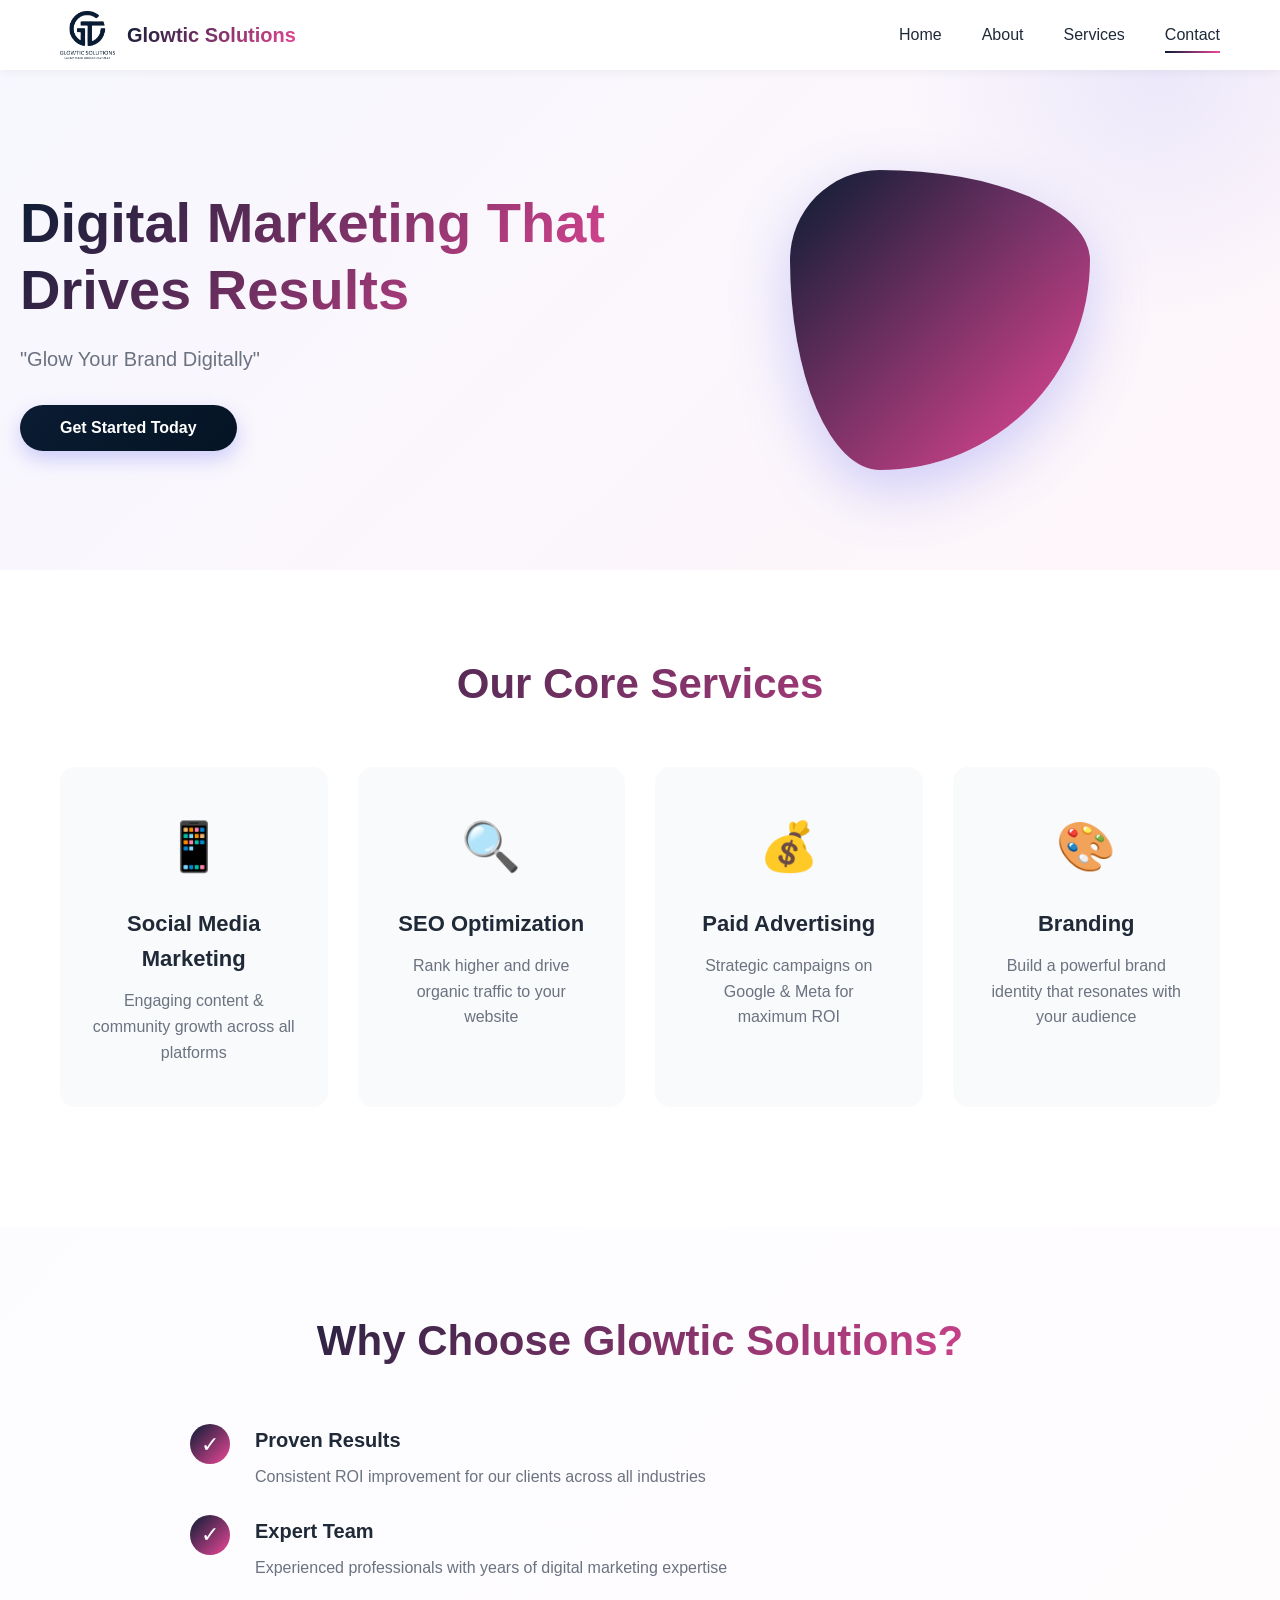
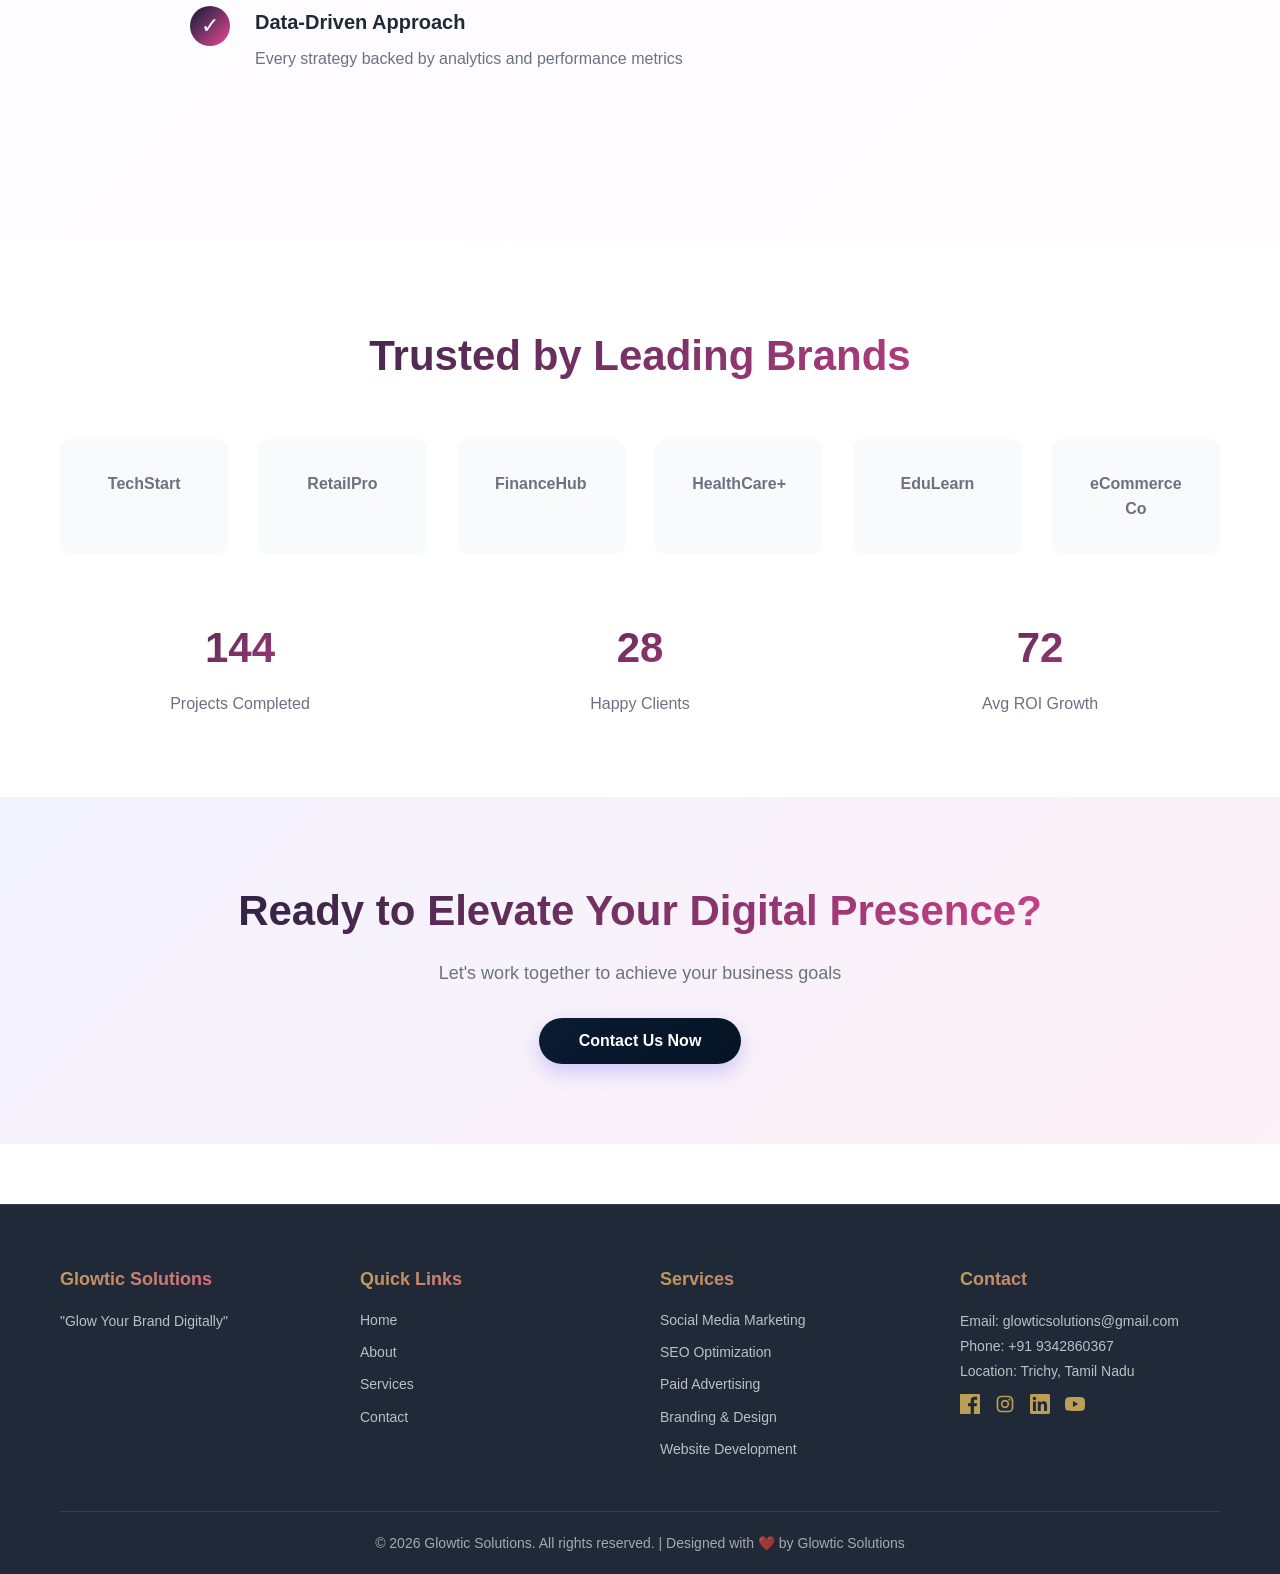
==== index.html @ 6934c28e "Add files via upload" ====
<!DOCTYPE html>
<html lang="en">
<head>
    <meta charset="UTF-8">
    <meta name="viewport" content="width=device-width, initial-scale=1.0">
    <title>Glowtic Solutions - Digital Marketing Agency</title>
    <link rel="stylesheet" href="styles.css">
    <link rel="icon" type="image/x-icon" href="GT_transpant_logo.png">
</head>
<body>
    <!-- Navigation -->
    <nav class="navbar">
        <div class="nav-container">
            <div class="logo">
                <img src="GT_transpant_logo.png" alt="Glowtic Solutions Logo" class="logo-img">
                <span class="logo-text">Glowtic Solutions</span>
            </div>
            <div class="nav-menu">
                <a href="#home" class="nav-link active">Home</a>
                <a href="#about" class="nav-link">About</a>
                <a href="#services" class="nav-link">Services</a>
                <a href="#contact" class="nav-link">Contact</a>
            </div>
            <div class="hamburger">
                <span></span>
                <span></span>
                <span></span>
            </div>
        </div>
    </nav>

    <!-- HOME PAGE -->
    <section id="home" class="page active">
        <!-- Hero Section -->
        <div class="hero">
            <div class="hero-content">
                <h1 class="hero-title">Digital Marketing That Drives Results</h1>
                <p class="hero-subtitle">"Glow Your Brand Digitally"</p>
                <button class="cta-button primary-btn" onclick="scrollToSection('#contact')">Get Started Today</button>
            </div>
            <div class="hero-image">
                <div class="animated-shape"></div>
            </div>
        </div>

        <!-- Services Preview -->
        <section class="services-preview">
            <div class="container">
                <h2 class="section-title">Our Core Services</h2>
                <div class="services-grid-preview">
                    <div class="service-card-preview">
                        <div class="service-icon">📱</div>
                        <h3>Social Media Marketing</h3>
                        <p>Engaging content & community growth across all platforms</p>
                    </div>
                    <div class="service-card-preview">
                        <div class="service-icon">🔍</div>
                        <h3>SEO Optimization</h3>
                        <p>Rank higher and drive organic traffic to your website</p>
                    </div>
                    <div class="service-card-preview">
                        <div class="service-icon">💰</div>
                        <h3>Paid Advertising</h3>
                        <p>Strategic campaigns on Google & Meta for maximum ROI</p>
                    </div>
                    <div class="service-card-preview">
                        <div class="service-icon">🎨</div>
                        <h3>Branding</h3>
                        <p>Build a powerful brand identity that resonates with your audience</p>
                    </div>
                </div>
            </div>
        </section>

        <!-- Why Choose Us -->
        <section class="why-choose-us">
            <div class="container">
                <div class="why-content">
                    <h2 class="section-title">Why Choose Glowtic Solutions?</h2>
                    <div class="why-list">
                        <div class="why-item">
                            <div class="check-icon">✓</div>
                            <div class="why-text">
                                <h4>Proven Results</h4>
                                <p>Consistent ROI improvement for our clients across all industries</p>
                            </div>
                        </div>
                        <div class="why-item">
                            <div class="check-icon">✓</div>
                            <div class="why-text">
                                <h4>Expert Team</h4>
                                <p>Experienced professionals with years of digital marketing expertise</p>
                            </div>
                        </div>
                        <div class="why-item">
                            <div class="check-icon">✓</div>
                            <div class="why-text">
                                <h4>Data-Driven Approach</h4>
                                <p>Every strategy backed by analytics and performance metrics</p>
                            </div>
                        </div>
                        <div class="why-item">
                            <div class="check-icon">✓</div>
                            <div class="why-text">
                                <h4>24/7 Support</h4>
                                <p>Always available to answer your questions and optimize campaigns</p>
                            </div>
                        </div>
                    </div>
                </div>
            </div>
        </section>

        <!-- Client Trust Section -->
        <section class="client-trust">
            <div class="container">
                <h2 class="section-title">Trusted by Leading Brands</h2>
                <div class="client-logos">
                    <div class="client-logo">TechStart</div>
                    <div class="client-logo">RetailPro</div>
                    <div class="client-logo">FinanceHub</div>
                    <div class="client-logo">HealthCare+</div>
                    <div class="client-logo">EduLearn</div>
                    <div class="client-logo">eCommerce Co</div>
                </div>
                <div class="stats">
                    <div class="stat">
                        <h3>500+</h3>
                        <p>Projects Completed</p>
                    </div>
                    <div class="stat">
                        <h3>100+</h3>
                        <p>Happy Clients</p>
                    </div>
                    <div class="stat">
                        <h3>250%</h3>
                        <p>Avg ROI Growth</p>
                    </div>
                </div>
            </div>
        </section>

        <!-- Contact CTA -->
        <section class="home-contact-cta">
            <div class="container">
                <h2>Ready to Elevate Your Digital Presence?</h2>
                <p>Let's work together to achieve your business goals</p>
                <button class="cta-button primary-btn" onclick="scrollToSection('#contact')">Contact Us Now</button>
            </div>
        </section>
    </section>

    <!-- ABOUT PAGE -->
    <section id="about" class="page">
        <div class="container about-container">
            <h1 class="page-title">About Glowtic Solutions</h1>
            <p class="page-subtitle">"Glow Your Brand Digitally"</p>
            
            <div class="about-content">
                <div class="about-section">
                    <h2>Who We Are</h2>
                    <p>Glowtic Solutions is a results-driven digital marketing agency dedicated to helping businesses grow in the digital landscape. With a team of creative strategists, designers, and data analysts, we transform brands and drive meaningful engagement with your target audience.</p>
                    <p>Founded with a passion for digital excellence, we combine cutting-edge technology with creative storytelling to deliver campaigns that convert.</p>
                </div>

                <div class="about-section">
                    <h2>Our Mission</h2>
                    <p>To empower businesses of all sizes with innovative digital marketing solutions that drive growth, increase visibility, and maximize return on investment.</p>
                </div>

                <div class="about-section">
                    <h2>Our Vision</h2>
                    <p>To be the most trusted digital marketing partner for businesses seeking sustainable growth through strategic digital innovation and authentic customer engagement.</p>
                </div>

                <div class="about-section">
                    <h2>Our Core Values</h2>
                    <div class="values-grid">
                        <div class="value-card">
                            <h3>Integrity</h3>
                            <p>We believe in transparent communication and honest reporting</p>
                        </div>
                        <div class="value-card">
                            <h3>Innovation</h3>
                            <p>Constantly evolving to stay ahead of digital marketing trends</p>
                        </div>
                        <div class="value-card">
                            <h3>Excellence</h3>
                            <p>Delivering exceptional results that exceed expectations</p>
                        </div>
                        <div class="value-card">
                            <h3>Collaboration</h3>
                            <p>Your success is our success - we work as true partners</p>
                        </div>
                    </div>
                </div>

                <div class="about-section">
                    <h2>Our Expertise</h2>
                    <p>We specialize in:</p>
                    <ul class="expertise-list">
                        <li>Social Media Marketing & Community Management</li>
                        <li>SEO & Organic Growth Strategies</li>
                        <li>Performance Advertising (Google Ads, Meta Ads)</li>
                        <li>Brand Development & Strategy</li>
                        <li>Website Development & Optimization</li>
                        <li>Content Creation & Strategy</li>
                    </ul>
                </div>
            </div>
        </div>
    </section>

    <!-- SERVICES PAGE -->
    <section id="services" class="page">
        <div class="container services-container">
            <h1 class="page-title">Our Services</h1>
            <p class="services-intro">Comprehensive digital marketing solutions tailored to your business needs</p>
            
            <div class="services-full-grid">
                <!-- SEO Service -->
                <div class="service-full-card">
                    <div class="service-header">
                        <div class="service-large-icon">🔍</div>
                        <h2>SEO Optimization</h2>
                    </div>
                    <div class="service-body">
                        <h3>Boost Your Online Visibility</h3>
                        <p>Our SEO experts ensure your website ranks high on search engines, driving quality organic traffic to your business.</p>
                        <h4>What We Offer:</h4>
                        <ul>
                            <li>Comprehensive keyword research & strategy</li>
                            <li>On-page & technical SEO optimization</li>
                            <li>Link building & authority development</li>
                            <li>Monthly performance reporting & analytics</li>
                            <li>Competitor analysis & benchmarking</li>
                        </ul>
                        <h4>Why Choose Our SEO Service:</h4>
                        <ul>
                            <li>Proven track record of page 1 rankings</li>
                            <li>Sustainable, white-hat SEO practices</li>
                            <li>Custom strategies for your industry</li>
                            <li>Transparent reporting and communication</li>
                        </ul>
                    </div>
                </div>

                <!-- Social Media Marketing Service -->
                <div class="service-full-card">
                    <div class="service-header">
                        <div class="service-large-icon">📱</div>
                        <h2>Social Media Marketing</h2>
                    </div>
                    <div class="service-body">
                        <h3>Grow Your Social Presence</h3>
                        <p>We create engaging content and build authentic communities across all major social platforms.</p>
                        <h4>What We Offer:</h4>
                        <ul>
                            <li>Social media strategy & planning</li>
                            <li>Content creation & scheduling</li>
                            <li>Community management & engagement</li>
                            <li>Influencer partnerships & collaborations</li>
                            <li>Social media advertising campaigns</li>
                        </ul>
                        <h4>Why Choose Our Social Media Service:</h4>
                        <ul>
                            <li>Expert team across all major platforms</li>
                            <li>Data-driven content strategy</li>
                            <li>Consistent brand voice & aesthetics</li>
                            <li>Engagement & follower growth guaranteed</li>
                        </ul>
                    </div>
                </div>

                <!-- Paid Advertising Service -->
                <div class="service-full-card">
                    <div class="service-header">
                        <div class="service-large-icon">💰</div>
                        <h2>Paid Advertising (PPC)</h2>
                    </div>
                    <div class="service-body">
                        <h3>Maximize Your ROI</h3>
                        <p>Strategic paid campaign management on Google Ads and Meta platforms for maximum conversion and efficiency.</p>
                        <h4>What We Offer:</h4>
                        <ul>
                            <li>Google Ads (Search, Display, Shopping)</li>
                            <li>Meta Ads (Facebook, Instagram, TikTok)</li>
                            <li>Campaign setup, optimization & management</li>
                            <li>A/B testing & continuous improvement</li>
                            <li>Detailed ROI tracking & reporting</li>
                        </ul>
                        <h4>Why Choose Our Paid Ads Service:</h4>
                        <ul>
                            <li>Certified Google & Meta ads specialists</li>
                            <li>Budget optimization for maximum ROI</li>
                            <li>Continuous monitoring & adjustment</li>
                            <li>Transparent cost analysis & performance metrics</li>
                        </ul>
                    </div>
                </div>

                <!-- Branding Service -->
                <div class="service-full-card">
                    <div class="service-header">
                        <div class="service-large-icon">🎨</div>
                        <h2>Branding & Design</h2>
                    </div>
                    <div class="service-body">
                        <h3>Build Your Brand Identity</h3>
                        <p>We help you create a distinctive brand that resonates with your audience and stands out from competitors.</p>
                        <h4>What We Offer:</h4>
                        <ul>
                            <li>Brand strategy & positioning</li>
                            <li>Logo design & brand identity</li>
                            <li>Brand guidelines & style sheets</li>
                            <li>Marketing collateral design</li>
                            <li>Social media graphics & templates</li>
                        </ul>
                        <h4>Why Choose Our Branding Service:</h4>
                        <ul>
                            <li>Award-winning creative team</li>
                            <li>Personalized brand development</li>
                            <li>Consistent professional aesthetics</li>
                            <li>Premium designs that elevate your business</li>
                        </ul>
                    </div>
                </div>

                <!-- Website Development Service -->
                <div class="service-full-card">
                    <div class="service-header">
                        <div class="service-large-icon">🌐</div>
                        <h2>Website Development</h2>
                    </div>
                    <div class="service-body">
                        <h3>Professional Web Solutions</h3>
                        <p>Custom website development with conversion optimization, ensuring your site works as hard as you do.</p>
                        <h4>What We Offer:</h4>
                        <ul>
                            <li>Responsive website design & development</li>
                            <li>E-commerce solutions</li>
                            <li>Website optimization & speed enhancement</li>
                            <li>CMS development (WordPress, etc.)</li>
                            <li>Ongoing maintenance & support</li>
                        </ul>
                        <h4>Why Choose Our Web Development Service:</h4>
                        <ul>
                            <li>Mobile-first, responsive design</li>
                            <li>SEO-optimized structure</li>
                            <li>High-performance & secure sites</li>
                            <li>User experience focused development</li>
                        </ul>
                    </div>
                </div>
            </div>

            <div class="service-cta">
                <h2>Interested in Any of Our Services?</h2>
                <p>Let's discuss how we can help grow your business</p>
                <button class="cta-button primary-btn" onclick="scrollToSection('#contact')">Schedule a Consultation</button>
            </div>
        </div>
    </section>

    <!-- CONTACT PAGE -->
    <section id="contact" class="page">
        <div class="container contact-container">
            <h1 class="page-title">Get In Touch</h1>
            <p class="contact-intro">We'd love to hear from you. Send us a message and let's start working together!</p>
            
            <div class="contact-content">
                <!-- Contact Form -->
                <div class="contact-form-section">
                    <h2>Send Us a Message</h2>
                    <form id="contactForm" class="contact-form">
                        <div class="form-group">
                            <label for="name">Your Name *</label>
                            <input type="text" id="name" name="name" required placeholder="Enter your name">
                        </div>
                        <div class="form-group">
                            <label for="email">Email Address *</label>
                            <input type="email" id="email" name="email" required placeholder="your@email.com">
                        </div>
                        <div class="form-group">
                            <label for="phone">Phone Number</label>
                            <input type="tel" id="phone" name="phone" placeholder="Your phone number">
                        </div>
                        <div class="form-group">
                            <label for="service">Service Interested In</label>
                            <select id="service" name="service">
                                <option value="">Select a service</option>
                                <option value="seo">SEO Optimization</option>
                                <option value="social">Social Media Marketing</option>
                                <option value="ads">Paid Advertising</option>
                                <option value="branding">Branding</option>
                                <option value="web">Website Development</option>
                                <option value="other">Other</option>
                            </select>
                        </div>
                        <div class="form-group">
                            <label for="message">Message *</label>
                            <textarea id="message" name="message" required placeholder="Tell us about your project..." rows="6"></textarea>
                        </div>
                        <button type="submit" class="cta-button primary-btn">Send Message</button>
                    </form>
                    <div id="formMessage" class="form-message"></div>
                </div>

                <!-- Contact Information -->
                <div class="contact-info-section">
                    <h2>Contact Information</h2>
                    
                    <div class="info-block">
                        <h3>📍 Address</h3>
                        <p>Hanifa Colony<br>Trichy - 620020<br>India</p>
                    </div>

                    <div class="info-block follow-us-block">
                        <h3>Follow Us</h3>
                        <div class="contact-follow-social">
                            <a href="https://www.facebook.com/glowtic.solutions" target="_blank" rel="noopener noreferrer" aria-label="Facebook">
                                <svg viewBox="0 0 24 24" xmlns="http://www.w3.org/2000/svg" aria-hidden="true"><path d="M22.675 0h-21.35C.595 0 0 .594 0 1.327v21.346C0 23.406.595 24 1.327 24H12.82V14.706h-3.257v-3.622h3.257V8.413c0-3.226 1.967-4.985 4.839-4.985 1.374 0 2.554.102 2.897.148v3.36l-1.989.001c-1.559 0-1.861.742-1.861 1.829v2.398h3.722l-.485 3.622h-3.237V24h6.342C23.406 24 24 23.406 24 22.673V1.327C24 .594 23.406 0 22.675 0z"/></svg>
                            </a>
                            <a href="https://www.instagram.com/glowtic_solutions?igsh=cTlsbG9wbXFubDA5" target="_blank" rel="noopener noreferrer" aria-label="Instagram">
                                <svg viewBox="0 0 24 24" fill="currentColor" xmlns="http://www.w3.org/2000/svg" aria-hidden="true"><path d="M7.8 2h8.4C19.4 2 22 4.6 22 7.8v8.4a5.8 5.8 0 0 1-5.8 5.8H7.8C4.6 22 2 19.4 2 16.2V7.8A5.8 5.8 0 0 1 7.8 2m-.2 2A3.6 3.6 0 0 0 4 7.6v8.8C4 18.39 5.61 20 7.6 20h8.8a3.6 3.6 0 0 0 3.6-3.6V7.6C20 5.61 18.39 4 16.4 4H7.6m9.65 1.5a1.25 1.25 0 0 1 1.25 1.25A1.25 1.25 0 0 1 17.25 8 1.25 1.25 0 0 1 16 6.75 1.25 1.25 0 0 1 17.25 5.5M12 7a5 5 0 0 1 5 5 5 5 0 0 1-5 5 5 5 0 0 1-5-5 5 5 0 0 1 5-5m0 2a3 3 0 0 0-3 3 3 3 0 0 0 3 3 3 3 0 0 0 3-3 3 3 0 0 0-3-3z"/></svg>
                            </a>
                            <a href="https://www.linkedin.com/company/glowtic-solutions/" target="_blank" rel="noopener noreferrer" aria-label="LinkedIn">
                                <svg viewBox="0 0 24 24" xmlns="http://www.w3.org/2000/svg" aria-hidden="true"><path d="M20.447 20.452h-3.554v-5.569c0-1.329-.024-3.041-1.852-3.041-1.853 0-2.136 1.445-2.136 2.941v5.669h-3.553V9h3.414v1.561h.049c.476-.9 1.637-1.852 3.369-1.852 3.602 0 4.267 2.37 4.267 5.456v6.287zM5.337 7.433c-1.144 0-2.069-.929-2.069-2.069 0-1.143.926-2.069 2.069-2.069 1.141 0 2.069.926 2.069 2.069 0 1.14-.928 2.069-2.069 2.069zm1.777 13.019H3.56V9h3.554v11.452zM22.225 0H1.771C.792 0 0 .774 0 1.727v20.545C0 23.226.792 24 1.771 24h20.451C23.2 24 24 23.226 24 22.273V1.727C24 .774 23.2 0 22.225 0z"/></svg>
                            </a>
                            <a href="https://www.youtube.com/@glowticsolutions" target="_blank" rel="noopener noreferrer" aria-label="YouTube">
                                <svg viewBox="0 0 24 24" xmlns="http://www.w3.org/2000/svg" aria-hidden="true"><path d="M23.498 6.186a2.988 2.988 0 0 0-2.103-2.109C19.683 3.5 12 3.5 12 3.5s-7.683 0-9.395.577A2.988 2.988 0 0 0 .502 6.186 31.956 31.956 0 0 0 0 12a31.956 31.956 0 0 0 .502 5.814 2.988 2.988 0 0 0 2.103 2.109C4.317 20.5 12 20.5 12 20.5s7.683 0 9.395-.577a2.988 2.988 0 0 0 2.103-2.109A31.956 31.956 0 0 0 24 12a31.956 31.956 0 0 0-.502-5.814zM9.545 15.568V8.432l6.182 3.568-6.182 3.568z"/></svg>
                            </a>
                        </div>
                    </div>

                    <div class="info-block">
                        <h3>📧 Email</h3>
                        <p><a href="mailto:glowticsolutions@gmail.com">glowticsolutions@gmail.com</a></p>
                    </div>

                    <div class="info-block">
                        <h3>📞 Phone</h3>
                        <p><a href="tel:+919342860367">+91 9342860367</a></p>
                    </div>

                    <div class="info-block highlight">
                        <h3>💬 WhatsApp Business</h3>
                        <p><a href="https://wa.me/919342860367?text=Hi%20Glowtic%20Solutions%2C%20I%20would%20like%20to%20know%20more%20about%20your%20services" target="_blank" class="whatsapp-link">Message us on WhatsApp</a></p>
                    </div>
                        <h3>💡 Why Reach Out?</h3>
                        <ul>
                            <li>Free consultation & strategy session</li>
                            <li>Custom proposal & pricing</li>
                            <li>Answer all your questions</li>
                            <li>Discuss your goals & vision</li>
                        </ul>
                    </div>
                </div>
            </div>
        </div>
    </section>

    <!-- Footer -->
    <footer class="footer">
        <div class="container">
            <div class="footer-content">
                <div class="footer-section">
                    <h4>Glowtic Solutions</h4>
                    <p>"Glow Your Brand Digitally"</p>
                </div>
                <div class="footer-section">
                    <h4>Quick Links</h4>
                    <ul>
                        <li><a href="#home">Home</a></li>
                        <li><a href="#about">About</a></li>
                        <li><a href="#services">Services</a></li>
                        <li><a href="#contact">Contact</a></li>
                    </ul>
                </div>
                <div class="footer-section">
                    <h4>Services</h4>
                    <ul>
                        <li>Social Media Marketing</li>
                        <li>SEO Optimization</li>
                        <li>Paid Advertising</li>
                        <li>Branding & Design</li>
                        <li>Website Development</li>
                    </ul>
                </div>
                <div class="footer-section">
                    <h4>Contact</h4>
                    <p>Email: glowticsolutions@gmail.com<br>Phone: +91 9342860367<br>Location: Trichy, Tamil Nadu</p>
                    <div class="footer-social footer-social-inline">
                        <a href="https://www.facebook.com/glowtic.solutions" target="_blank" rel="noopener noreferrer" aria-label="Facebook">
                            <svg viewBox="0 0 24 24" xmlns="http://www.w3.org/2000/svg" aria-hidden="true"><path d="M22.675 0h-21.35C.595 0 0 .594 0 1.327v21.346C0 23.406.595 24 1.327 24H12.82V14.706h-3.257v-3.622h3.257V8.413c0-3.226 1.967-4.985 4.839-4.985 1.374 0 2.554.102 2.897.148v3.36l-1.989.001c-1.559 0-1.861.742-1.861 1.829v2.398h3.722l-.485 3.622h-3.237V24h6.342C23.406 24 24 23.406 24 22.673V1.327C24 .594 23.406 0 22.675 0z"/></svg>
                        </a>
                        <a href="https://www.instagram.com/glowtic_solutions?igsh=cTlsbG9wbXFubDA5" target="_blank" rel="noopener noreferrer" aria-label="Instagram">
                            <svg viewBox="0 0 24 24" fill="currentColor" xmlns="http://www.w3.org/2000/svg" aria-hidden="true"><path d="M7.8 2h8.4C19.4 2 22 4.6 22 7.8v8.4a5.8 5.8 0 0 1-5.8 5.8H7.8C4.6 22 2 19.4 2 16.2V7.8A5.8 5.8 0 0 1 7.8 2m-.2 2A3.6 3.6 0 0 0 4 7.6v8.8C4 18.39 5.61 20 7.6 20h8.8a3.6 3.6 0 0 0 3.6-3.6V7.6C20 5.61 18.39 4 16.4 4H7.6m9.65 1.5a1.25 1.25 0 0 1 1.25 1.25A1.25 1.25 0 0 1 17.25 8 1.25 1.25 0 0 1 16 6.75 1.25 1.25 0 0 1 17.25 5.5M12 7a5 5 0 0 1 5 5 5 5 0 0 1-5 5 5 5 0 0 1-5-5 5 5 0 0 1 5-5m0 2a3 3 0 0 0-3 3 3 3 0 0 0 3 3 3 3 0 0 0 3-3 3 3 0 0 0-3-3z"/></svg>
                        </a>
                        <a href="https://www.linkedin.com/company/glowtic-solutions/" target="_blank" rel="noopener noreferrer" aria-label="LinkedIn">
                            <svg viewBox="0 0 24 24" xmlns="http://www.w3.org/2000/svg" aria-hidden="true"><path d="M20.447 20.452h-3.554v-5.569c0-1.329-.024-3.041-1.852-3.041-1.853 0-2.136 1.445-2.136 2.941v5.669h-3.553V9h3.414v1.561h.049c.476-.9 1.637-1.852 3.369-1.852 3.602 0 4.267 2.37 4.267 5.456v6.287zM5.337 7.433c-1.144 0-2.069-.929-2.069-2.069 0-1.143.926-2.069 2.069-2.069 1.141 0 2.069.926 2.069 2.069 0 1.14-.928 2.069-2.069 2.069zm1.777 13.019H3.56V9h3.554v11.452zM22.225 0H1.771C.792 0 0 .774 0 1.727v20.545C0 23.226.792 24 1.771 24h20.451C23.2 24 24 23.226 24 22.273V1.727C24 .774 23.2 0 22.225 0z"/></svg>
                        </a>
                        <a href="https://www.youtube.com/@glowticsolutions" target="_blank" rel="noopener noreferrer" aria-label="YouTube">
                            <svg viewBox="0 0 24 24" xmlns="http://www.w3.org/2000/svg" aria-hidden="true"><path d="M23.498 6.186a2.988 2.988 0 0 0-2.103-2.109C19.683 3.5 12 3.5 12 3.5s-7.683 0-9.395.577A2.988 2.988 0 0 0 .502 6.186 31.956 31.956 0 0 0 0 12a31.956 31.956 0 0 0 .502 5.814 2.988 2.988 0 0 0 2.103 2.109C4.317 20.5 12 20.5 12 20.5s7.683 0 9.395-.577a2.988 2.988 0 0 0 2.103-2.109A31.956 31.956 0 0 0 24 12a31.956 31.956 0 0 0-.502-5.814zM9.545 15.568V8.432l6.182 3.568-6.182 3.568z"/></svg>
                        </a>
                    </div>
                </div>
            </div>
            <div class="footer-bottom">
                <p>&copy; 2026 Glowtic Solutions. All rights reserved. | Designed with ❤️ by Glowtic Solutions</p>
            </div>
        </div>
    </footer>

    <script src="script.js"></script>
</body>
</html>
---- styles.css ----
/* ============================================
   GLOWTIC SOLUTIONS - STYLES.CSS
   Modern Digital Marketing Agency Website
   ============================================ */

/* Variables */
:root {
    --primary-color: #0a1c33;
    --primary-dark: #051424;
    --secondary-color: #ec4899;
    --text-dark: #1f2937;
    --text-light: #6b7280;
    --bg-light: #f9fafb;
    --bg-white: #ffffff;
    --border-color: #e5e7eb;
    --shadow: 0 10px 30px rgba(0, 0, 0, 0.1);
    --shadow-lg: 0 20px 50px rgba(0, 0, 0, 0.15);
    --transition: all 0.3s ease;
}

/* ============================================
   RESET & BASE STYLES
   ============================================ */

* {
    margin: 0;
    padding: 0;
    box-sizing: border-box;
}

html {
    scroll-behavior: smooth;
}

body {
    font-family: 'Segoe UI', Tahoma, Geneva, Verdana, sans-serif;
    color: var(--text-dark);
    background-color: var(--bg-white);
    line-height: 1.6;
    overflow-x: hidden;
    display: flex;
    flex-direction: column;
    min-height: 100vh;
    padding-top: 70px;
}

.container {
    max-width: 1200px;
    margin: 0 auto;
    padding: 0 20px;
}

/* ============================================
   NAVIGATION
   ============================================ */

.navbar {
    position: fixed;
    top: 0;
    left: 0;
    right: 0;
    width: 100%;
    background: rgba(255, 255, 255, 0.95);
    backdrop-filter: blur(10px);
    z-index: 9999;
    box-shadow: 0 2px 10px rgba(0, 0, 0, 0.05);
    display: flex !important;
    visibility: visible !important;
}

.nav-container {
    max-width: 1200px;
    margin: 0 auto;
    padding: 0 20px;
    display: flex;
    justify-content: space-between;
    align-items: center;
    height: 70px;
    width: 100%;
}

.logo {
    display: flex;
    align-items: center;
    gap: 12px;
    cursor: pointer;
    flex-shrink: 0;
    transition: var(--transition);
}

.logo:hover {
    opacity: 0.8;
}

.logo-img {
    width: 55px;
    height: 55px;
    border-radius: 0%;
    object-fit: contain;
}

.logo-text {
    font-size: 20px;
    font-weight: 700;
    background: linear-gradient(135deg, var(--primary-color), var(--secondary-color));
    -webkit-background-clip: text;
    -webkit-text-fill-color: transparent;
    background-clip: text;
    white-space: nowrap;
}

.nav-menu {
    display: flex !important;
    gap: 40px;
    list-style: none;
    flex-shrink: 0;
    visibility: visible !important;
    margin-left: auto;
}

.nav-link {
    text-decoration: none;
    color: var(--text-dark);
    font-weight: 500;
    transition: var(--transition);
    position: relative;
    white-space: nowrap;
}

.nav-link::after {
    content: '';
    position: absolute;
    bottom: -5px;
    left: 0;
    width: 0;
    height: 2px;
    background: linear-gradient(90deg, var(--primary-color), var(--secondary-color));
    transition: var(--transition);
}

.nav-link:hover::after,
.nav-link.active::after {
    width: 100%;
}

.hamburger {
    display: none;
    flex-direction: column;
    gap: 5px;
    cursor: pointer;
    z-index: 10000;
    position: relative;
    padding: 8px;
}

.hamburger span {
    width: 25px;
    height: 3px;
    background: var(--text-dark);
    border-radius: 3px;
    transition: var(--transition);
    display: block;
}

/* ============================================
   HERO SECTION
   ============================================ */

.hero {
    margin-top: 0px;
    min-height: 500px;
    display: flex;
    align-items: center;
    justify-content: space-between;
    padding: 60px 20px;
    background: linear-gradient(135deg, rgba(99, 102, 241, 0.05) 0%, rgba(236, 72, 153, 0.05) 100%);
    position: relative;
    overflow: hidden;
}

.hero::before {
    content: '';
    position: absolute;
    top: -50%;
    right: -10%;
    width: 500px;
    height: 500px;
    background: radial-gradient(circle, rgba(99, 102, 241, 0.1) 0%, transparent 70%);
    border-radius: 50%;
}

.hero-content {
    flex: 1;
    max-width: 600px;
    z-index: 2;
}

.hero-title {
    font-size: 56px;
    font-weight: 800;
    line-height: 1.2;
    margin-bottom: 20px;
    background: linear-gradient(135deg, var(--primary-color), var(--secondary-color));
    -webkit-background-clip: text;
    -webkit-text-fill-color: transparent;
    background-clip: text;
}

.hero-subtitle {
    font-size: 20px;
    color: var(--text-light);
    margin-bottom: 30px;
    line-height: 1.6;
}

.page-subtitle {
    font-size: 18px;
    color: var(--text-light);
    text-align: center;
    margin-bottom: 20px;
    font-style: italic;
}

.hero-image {
    flex: 1;
    display: flex;
    justify-content: center;
    align-items: center;
}

.animated-shape {
    width: 300px;
    height: 300px;
    background: linear-gradient(135deg, var(--primary-color), var(--secondary-color));
    border-radius: 30% 70% 70% 30% / 30% 30% 70% 70%;
    animation: morph 8s ease-in-out infinite;
    box-shadow: 0 20px 60px rgba(99, 102, 241, 0.3);
}

@keyframes morph {
    0%, 100% {
        border-radius: 30% 70% 70% 30% / 30% 30% 70% 70%;
        transform: translate(0, 0) scale(1);
    }
    50% {
        border-radius: 70% 30% 30% 70% / 70% 70% 30% 30%;
        transform: translate(20px, -20px) scale(1.05);
    }
}

/* ============================================
   BUTTONS & CTAs
   ============================================ */

.cta-button {
    padding: 14px 40px;
    border: none;
    border-radius: 50px;
    font-size: 16px;
    font-weight: 600;
    cursor: pointer;
    transition: var(--transition);
    text-decoration: none;
    display: inline-block;
}

.primary-btn {
    background: linear-gradient(135deg, var(--primary-color), var(--primary-dark));
    color: white;
    box-shadow: 0 8px 20px rgba(99, 102, 241, 0.3);
}

.primary-btn:hover {
    transform: translateY(-2px);
    box-shadow: 0 12px 30px rgba(99, 102, 241, 0.4);
}

.secondary-btn {
    background: var(--bg-light);
    color: var(--primary-color);
    border: 2px solid var(--primary-color);
}

.secondary-btn:hover {
    background: var(--primary-color);
    color: white;
}

/* ============================================
   SECTION TITLES & TYPOGRAPHY
   ============================================ */

.section-title {
    font-size: 42px;
    font-weight: 800;
    text-align: center;
    margin-bottom: 50px;
    background: linear-gradient(135deg, var(--primary-color), var(--secondary-color));
    -webkit-background-clip: text;
    -webkit-text-fill-color: transparent;
    background-clip: text;
}

.page-title {
    font-size: 48px;
    font-weight: 800;
    text-align: center;
    margin-bottom: 20px;
    padding-top: 0px;
    background: linear-gradient(135deg, var(--primary-color), var(--secondary-color));
    -webkit-background-clip: text;
    -webkit-text-fill-color: transparent;
    background-clip: text;
}

/* ============================================
   SERVICES PREVIEW SECTION
   ============================================ */

.services-preview {
    padding: 80px 20px;
    background: var(--bg-white);
}

.services-grid-preview {
    display: grid;
    grid-template-columns: repeat(auto-fit, minmax(250px, 1fr));
    gap: 30px;
    margin-bottom: 40px;
}

.service-card-preview {
    background: var(--bg-light);
    padding: 40px 30px;
    border-radius: 15px;
    text-align: center;
    transition: var(--transition);
    border: 2px solid transparent;
}

.service-card-preview:hover {
    border-color: var(--primary-color);
    transform: translateY(-10px);
    box-shadow: var(--shadow-lg);
}

.service-icon {
    font-size: 48px;
    margin-bottom: 20px;
    display: block;
}

.service-card-preview h3 {
    font-size: 22px;
    margin-bottom: 12px;
    color: var(--text-dark);
}

.service-card-preview p {
    color: var(--text-light);
    line-height: 1.6;
}

/* ============================================
   WHY CHOOSE US SECTION
   ============================================ */

.why-choose-us {
    padding: 80px 20px;
    background: linear-gradient(135deg, rgba(99, 102, 241, 0.02) 0%, rgba(236, 72, 153, 0.02) 100%);
}

.why-content {
    max-width: 900px;
    margin: 0 auto;
}

.why-list {
    display: grid;
    gap: 25px;
}

.why-item {
    display: flex;
    gap: 25px;
    align-items: flex-start;
}

.check-icon {
    width: 40px;
    height: 40px;
    background: linear-gradient(135deg, var(--primary-color), var(--secondary-color));
    color: white;
    border-radius: 50%;
    display: flex;
    align-items: center;
    justify-content: center;
    font-size: 22px;
    flex-shrink: 0;
}

.why-text h4 {
    font-size: 20px;
    margin-bottom: 8px;
    color: var(--text-dark);
}

.why-text p {
    color: var(--text-light);
    line-height: 1.6;
}

/* ============================================
   CLIENT TRUST SECTION
   ============================================ */

.client-trust {
    padding: 80px 20px;
    background: var(--bg-white);
}

.client-logos {
    display: grid;
    grid-template-columns: repeat(auto-fit, minmax(150px, 1fr));
    gap: 30px;
    margin-bottom: 60px;
}

.client-logo {
    background: var(--bg-light);
    padding: 30px;
    border-radius: 10px;
    text-align: center;
    font-weight: 600;
    color: var(--text-light);
    transition: var(--transition);
    border: 2px solid transparent;
}

.client-logo:hover {
    border-color: var(--primary-color);
    color: var(--primary-color);
    background: rgba(99, 102, 241, 0.05);
}

.stats {
    display: grid;
    grid-template-columns: repeat(auto-fit, minmax(200px, 1fr));
    gap: 40px;
    text-align: center;
}

.stat h3 {
    font-size: 42px;
    background: linear-gradient(135deg, var(--primary-color), var(--secondary-color));
    -webkit-background-clip: text;
    -webkit-text-fill-color: transparent;
    background-clip: text;
    margin-bottom: 10px;
}

.stat p {
    color: var(--text-light);
    font-size: 16px;
}

/* ============================================
   HOME CONTACT CTA SECTION
   ============================================ */

.home-contact-cta {
    padding: 80px 20px;
    background: linear-gradient(135deg, rgba(99, 102, 241, 0.08), rgba(236, 72, 153, 0.08));
    text-align: center;
}

.home-contact-cta h2 {
    font-size: 42px;
    margin-bottom: 15px;
    background: linear-gradient(135deg, var(--primary-color), var(--secondary-color));
    -webkit-background-clip: text;
    -webkit-text-fill-color: transparent;
    background-clip: text;
}

.home-contact-cta p {
    font-size: 18px;
    color: var(--text-light);
    margin-bottom: 30px;
}

/* ============================================
   PAGE SECTIONS
   ============================================ */

.page {
    display: none;
    animation: fadeIn 0.5s ease-in;
}

.page.active {
    display: block;
}

@keyframes fadeIn {
    from {
        opacity: 0;
        transform: translateY(20px);
    }
    to {
        opacity: 1;
        transform: translateY(0);
    }
}

/* ============================================
   ABOUT PAGE
   ============================================ */

.about-container {
    padding: 40px 20px;
    max-width: 900px;
}

.about-content {
    margin-bottom: 40px;
}

.about-section {
    margin-bottom: 50px;
}

.about-section h2 {
    font-size: 28px;
    margin-bottom: 15px;
    color: var(--primary-color);
}

.about-section p {
    color: var(--text-light);
    line-height: 1.8;
    margin-bottom: 15px;
    font-size: 16px;
}

.expertise-list {
    list-style: none;
    margin-top: 15px;
}

.expertise-list li {
    padding: 10px 0;
    padding-left: 25px;
    color: var(--text-light);
    position: relative;
}

.expertise-list li::before {
    content: '→';
    position: absolute;
    left: 0;
    color: var(--primary-color);
    font-weight: bold;
}

.values-grid {
    display: grid;
    grid-template-columns: repeat(auto-fit, minmax(200px, 1fr));
    gap: 25px;
    margin-top: 20px;
}

.value-card {
    background: var(--bg-light);
    padding: 25px;
    border-radius: 10px;
    text-align: center;
    border-left: 4px solid var(--primary-color);
    transition: var(--transition);
}

.value-card:hover {
    transform: translateY(-5px);
    box-shadow: var(--shadow);
}

.value-card h3 {
    color: var(--primary-color);
    margin-bottom: 10px;
}

.value-card p {
    color: var(--text-light);
    font-size: 14px;
}

/* ============================================
   SERVICES PAGE
   ============================================ */

.services-container {
    padding: 40px 20px;
}

.services-intro {
    text-align: center;
    font-size: 18px;
    color: var(--text-light);
    margin-bottom: 60px;
}

.services-full-grid {
    display: grid;
    grid-template-columns: repeat(auto-fit, minmax(320px, 1fr));
    gap: 30px;
    margin-bottom: 60px;
}

.service-full-card {
    background: var(--bg-white);
    border: 2px solid var(--border-color);
    border-radius: 15px;
    overflow: hidden;
    transition: var(--transition);
}

.service-full-card:hover {
    border-color: var(--primary-color);
    box-shadow: var(--shadow-lg);
    transform: translateY(-5px);
}

.service-header {
    background: linear-gradient(135deg, rgba(99, 102, 241, 0.1), rgba(236, 72, 153, 0.1));
    padding: 30px 25px;
    text-align: center;
    border-bottom: 2px solid var(--border-color);
}

.service-large-icon {
    font-size: 56px;
    margin-bottom: 15px;
}

.service-header h2 {
    font-size: 24px;
    color: var(--primary-color);
}

.service-body {
    padding: 30px 25px;
}

.service-body h3 {
    font-size: 20px;
    margin-bottom: 12px;
    color: var(--text-dark);
}

.service-body p {
    color: var(--text-light);
    margin-bottom: 20px;
    line-height: 1.7;
}

.service-body h4 {
    font-size: 16px;
    color: var(--primary-color);
    margin-top: 20px;
    margin-bottom: 12px;
}

.service-body ul {
    list-style: none;
    margin-bottom: 15px;
}

.service-body ul li {
    padding: 8px 0;
    padding-left: 20px;
    color: var(--text-light);
    position: relative;
}

.service-body ul li::before {
    content: '✓';
    position: absolute;
    left: 0;
    color: var(--secondary-color);
    font-weight: bold;
}

.service-cta {
    background: linear-gradient(135deg, rgba(99, 102, 241, 0.1), rgba(236, 72, 153, 0.1));
    padding: 60px;
    border-radius: 20px;
    text-align: center;
}

.service-cta h2 {
    font-size: 32px;
    margin-bottom: 12px;
    color: var(--text-dark);
}

.service-cta p {
    color: var(--text-light);
    margin-bottom: 30px;
    font-size: 16px;
}

/* ============================================
   CONTACT PAGE
   ============================================ */

.contact-container {
    padding: 40px 20px;
}

.contact-intro {
    text-align: center;
    font-size: 18px;
    color: var(--text-light);
    margin-bottom: 50px;
}

.contact-content {
    display: grid;
    grid-template-columns: 1fr 1fr;
    gap: 50px;
    align-items: flex-start;
}

.contact-form-section h2,
.contact-info-section h2 {
    font-size: 28px;
    margin-bottom: 30px;
    color: var(--primary-color);
}

.contact-form {
    display: grid;
    gap: 20px;
}

.form-group {
    display: flex;
    flex-direction: column;
}

.form-group label {
    font-weight: 600;
    margin-bottom: 8px;
    color: var(--text-dark);
}

.form-group input,
.form-group select,
.form-group textarea {
    padding: 12px 15px;
    border: 2px solid var(--border-color);
    border-radius: 8px;
    font-family: inherit;
    font-size: 14px;
    transition: var(--transition);
    color: var(--text-dark);
}

.form-group input:focus,
.form-group select:focus,
.form-group textarea:focus {
    outline: none;
    border-color: var(--primary-color);
    box-shadow: 0 0 0 3px rgba(99, 102, 241, 0.1);
}

.form-group textarea {
    resize: vertical;
    font-family: inherit;
}

.form-message {
    padding: 15px;
    border-radius: 8px;
    margin-top: 10px;
    display: none;
}

.form-message.success {
    background: #d1fae5;
    color: #065f46;
    border: 1px solid #6ee7b7;
    display: block;
}

.form-message.error {
    background: #fee2e2;
    color: #991b1b;
    border: 1px solid #fca5a5;
    display: block;
}

.info-block {
    background: var(--bg-light);
    padding: 25px;
    border-radius: 10px;
    margin-bottom: 25px;
    border-left: 4px solid var(--primary-color);
}

.info-block h3 {
    font-size: 18px;
    margin-bottom: 12px;
    color: var(--text-dark);
}

.info-block p,
.info-block ul li {
    color: var(--text-light);
    line-height: 1.7;
}

.info-block a {
    color: var(--primary-color);
    text-decoration: none;
    font-weight: 600;
    transition: var(--transition);
}

.info-block a:hover {
    color: var(--secondary-color);
}

.whatsapp-link {
    display: inline-block;
    background: #25D366;
    color: white !important;
    padding: 10px 20px;
    border-radius: 6px;
    text-decoration: none;
    font-weight: 600;
    transition: var(--transition);
}

.whatsapp-link:hover {
    background: #1fa857;
    color: white !important;
    transform: translateY(-2px);
    box-shadow: 0 5px 15px rgba(37, 211, 102, 0.3);
}

.info-block.highlight {
    background: linear-gradient(135deg, rgba(99, 102, 241, 0.1), rgba(236, 72, 153, 0.1));
    border-left-color: var(--secondary-color);
}

.info-block ul {
    list-style: none;
    padding: 0;
}

.info-block ul li {
    padding: 8px 0;
    padding-left: 20px;
    position: relative;
}

.info-block ul li::before {
    content: '✓';
    position: absolute;
    left: 0;
    color: var(--secondary-color);
    font-weight: bold;
}

.follow-us-block {
    margin-top: 20px;
}

.contact-follow-social {
    display: flex;
    gap: 12px;
    flex-wrap: wrap;
    margin-top: 10px;
}

.contact-follow-social a {
    display: inline-flex;
    align-items: center;
    justify-content: center;
    width: 44px;
    height: 44px;
    border-radius: 50%;
    background: rgba(189, 158, 87, 0.15);
    color: #bd9e57;
    transition: var(--transition);
}

.contact-follow-social a svg {
    width: 24px;
    height: 24px;
    fill: #0a1c33;
}

.contact-follow-social a:hover {
    background: #bd9e57;
    color: #fff;
}

.contact-follow-social a:hover svg {
    fill: #fff;
}

/* ============================================
   FOOTER
   ============================================ */

.footer {
    background: var(--text-dark);
    color: white;
    padding: 60px 20px 20px;
    margin-top: 60px;
    border-top: 1px solid rgba(255, 255, 255, 0.1);
}

.footer-content {
    display: grid;
    grid-template-columns: repeat(auto-fit, minmax(250px, 1fr));
    gap: 40px;
    margin-bottom: 40px;
}

.footer-section h4 {
    font-size: 18px;
    margin-bottom: 15px;
    background: linear-gradient(135deg, #bd9e57, #ec4899);
    -webkit-background-clip: text;
    -webkit-text-fill-color: transparent;
    background-clip: text;
}

.footer-section p {
    color: rgba(255, 255, 255, 0.7);
    line-height: 1.8;
    margin-bottom: 10px;
    font-size: 14px;
}

.footer-section ul {
    list-style: none;
}

.footer-section ul li {
    color: rgba(255, 255, 255, 0.7);
    margin-bottom: 10px;
    transition: var(--transition);
    font-size: 14px;
}

.footer-section ul li:hover,
.footer-section a:hover {
    color: white;
}

.footer-section a {
    color: rgba(255, 255, 255, 0.7);
    text-decoration: none;
    transition: var(--transition);
}

.footer-social {
    display: flex;
    flex-wrap: wrap;
    gap: 15px;
    align-items: center;
    margin-top: 10px;
}

.footer-social-inline {
    gap: 15px;
}

.footer-social a {
    display: inline-flex;
    align-items: center;
    gap: 0;
    color: #bd9e57;
    font-weight: 600;
    font-size: 14px;
    text-decoration: none;
    transition: var(--transition);
}

.footer-social a svg {
    width: 20px;
    height: 20px;
    fill: #bd9e57;
    transition: var(--transition);
}

.footer-social a:hover {
    color: #ffffff;
}

.footer-social a:hover svg {
    fill: #ffffff;
    transform: scale(1.1);
}

.footer-bottom {
    text-align: center;
    padding-top: 20px;
    border-top: 1px solid rgba(255, 255, 255, 0.1);
    color: rgba(255, 255, 255, 0.6);
    font-size: 14px;
}

/* ============================================
   RESPONSIVE DESIGN
   ============================================ */

@media (max-width: 768px) {
    body {
        padding-top: 70px;
    }

    .hamburger {
        display: flex !important;
        visibility: visible !important;
        z-index: 10000;
    }

    .nav-menu {
        position: absolute;
        top: 70px;
        right: 0;
        left: 0;
        flex-direction: column;
        margin-left: 0;
        background-color: white;
        box-shadow: 0 8px 16px rgba(0, 0, 0, 0.1);
        z-index: 999;
        width: 100%;
        padding: 30px 20px;
        gap: 25px;
    }

    .nav-menu.open {
        display: flex !important;
    }

    .nav-menu.closed {
        display: none !important;
    }

    .nav-link {
        font-size: 18px;
        padding: 12px 0;
        border-bottom: 1px solid var(--border-color);
        display: block;
    }

    .nav-link:last-child {
        border-bottom: none;
    }

    .hero {
        flex-direction: column;
        min-height: auto;
        padding: 40px 20px;
    }

    .hero-title {
        font-size: 36px;
    }

    .hero-subtitle {
        font-size: 16px;
    }

    .hero-image {
        margin-top: 40px;
    }

    .animated-shape {
        width: 200px;
        height: 200px;
    }

    .section-title {
        font-size: 32px;
    }

    .page-title {
        font-size: 36px;
    }

    .contact-content {
        grid-template-columns: 1fr;
        gap: 40px;
    }

    .services-full-grid {
        grid-template-columns: 1fr;
    }

    .why-item {
        gap: 15px;
    }

    .services-grid-preview {
        grid-template-columns: 1fr;
    }

    .stats {
        grid-template-columns: 1fr;
    }

    .values-grid {
        grid-template-columns: 1fr;
    }

    .footer-content {
        grid-template-columns: repeat(2, 1fr);
        gap: 20px;
    }

    .service-cta {
        padding: 40px;
    }

    .nav-container {
        justify-content: space-between;
    }
}

@media (max-width: 480px) {
    body {
        padding-top: 70px;
    }

    .hamburger {
        display: flex !important;
        visibility: visible !important;
        z-index: 10000;
    }

    .nav-menu {
        position: absolute;
        top: 70px;
        right: 0;
        left: 0;
        flex-direction: column;
        margin-left: 0;
        background-color: white;
        box-shadow: 0 8px 16px rgba(0, 0, 0, 0.1);
        z-index: 999;
        width: 100%;
        padding: 30px 20px;
        gap: 25px;
    }

    .nav-menu.open {
        display: flex !important;
    }

    .nav-menu.closed {
        display: none !important;
    }

    .nav-link {
        font-size: 16px;
        padding: 12px 0;
        border-bottom: 1px solid var(--border-color);
    }

    .nav-link:last-child {
        border-bottom: none;
    }

    .hero-title {
        font-size: 28px;
    }

    .hero-subtitle {
        font-size: 14px;
    }

    .animated-shape {
        width: 150px;
        height: 150px;
    }

    .section-title {
        font-size: 24px;
    }

    .cta-button {
        padding: 12px 30px;
        font-size: 14px;
    }

    .service-card-preview,
    .info-block {
        padding: 20px;
    }

    .about-section h2 {
        font-size: 22px;
    }

    .footer-content {
        grid-template-columns: 1fr;
        gap: 20px;
    }

    .footer {
        padding: 40px 20px 20px;
    }

    .nav-container {
        padding: 0 15px;
    }

    .logo-text {
        font-size: 16px;
    }
}
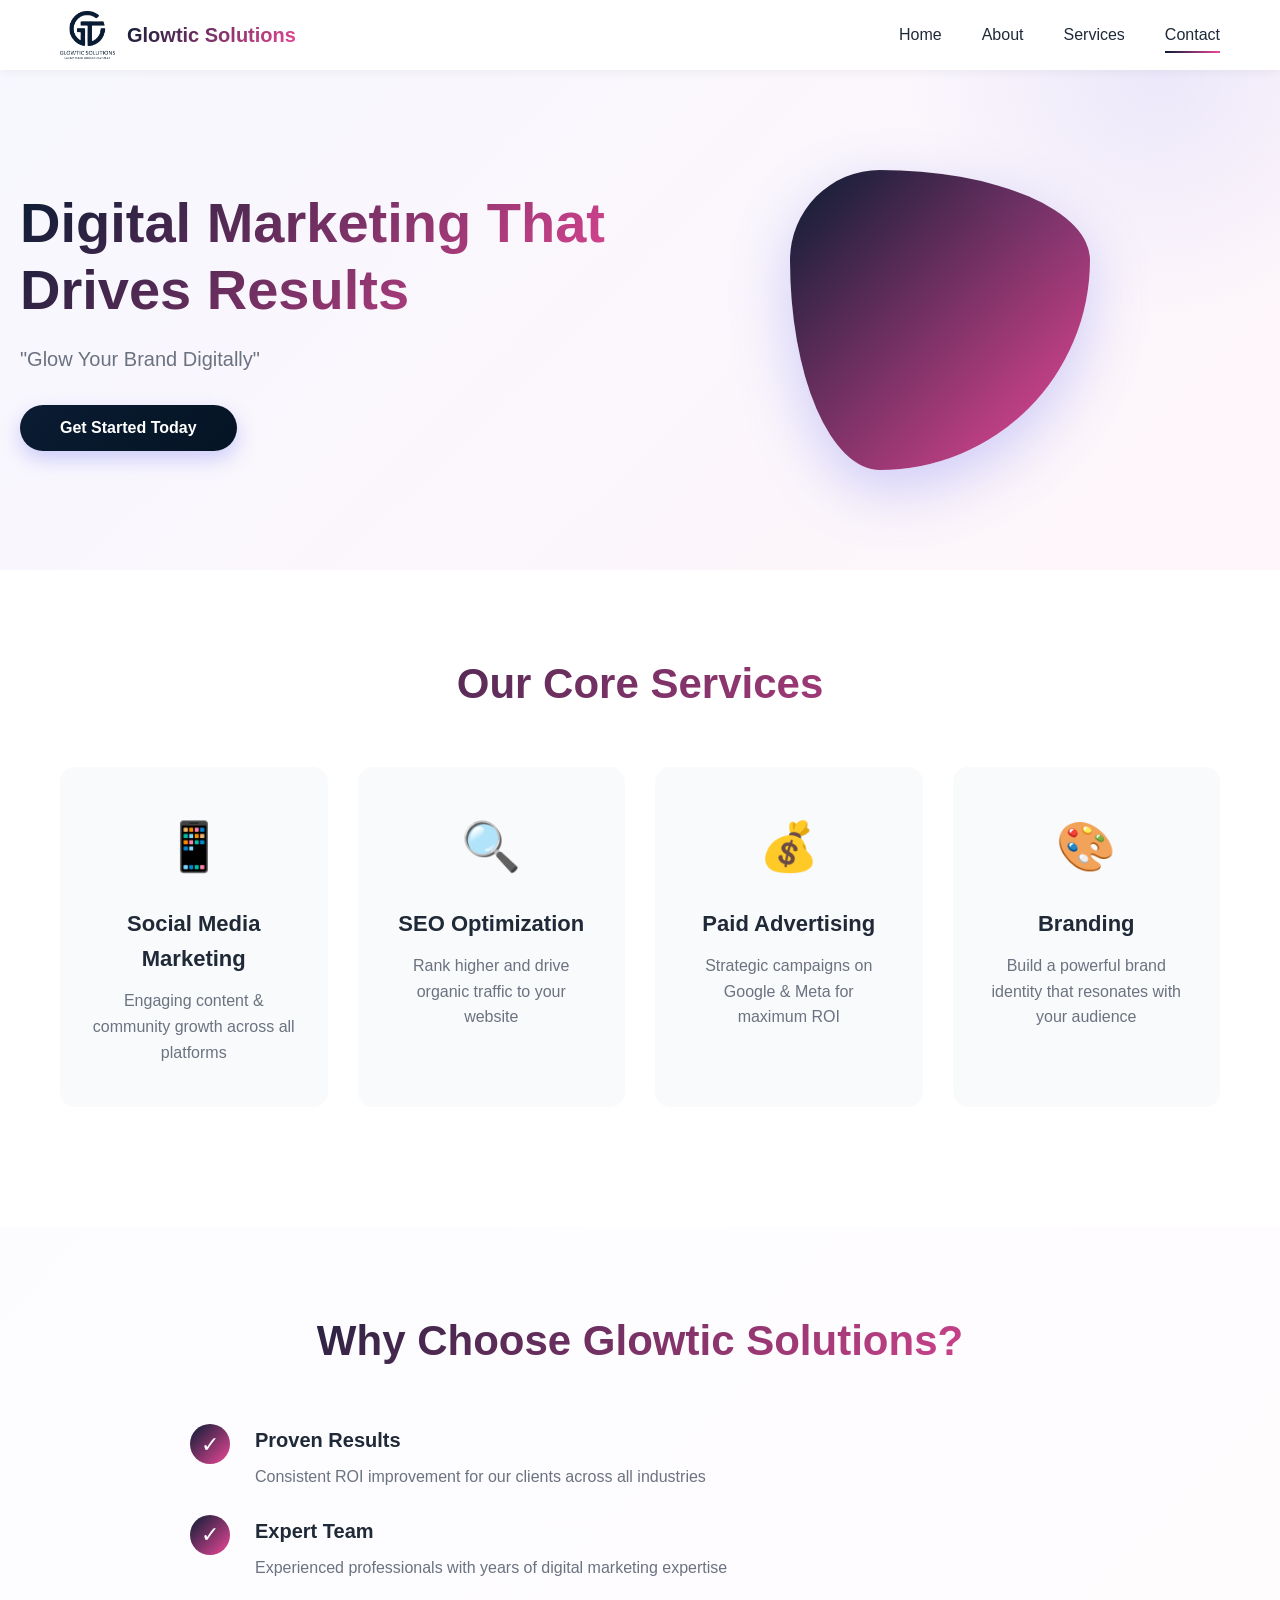
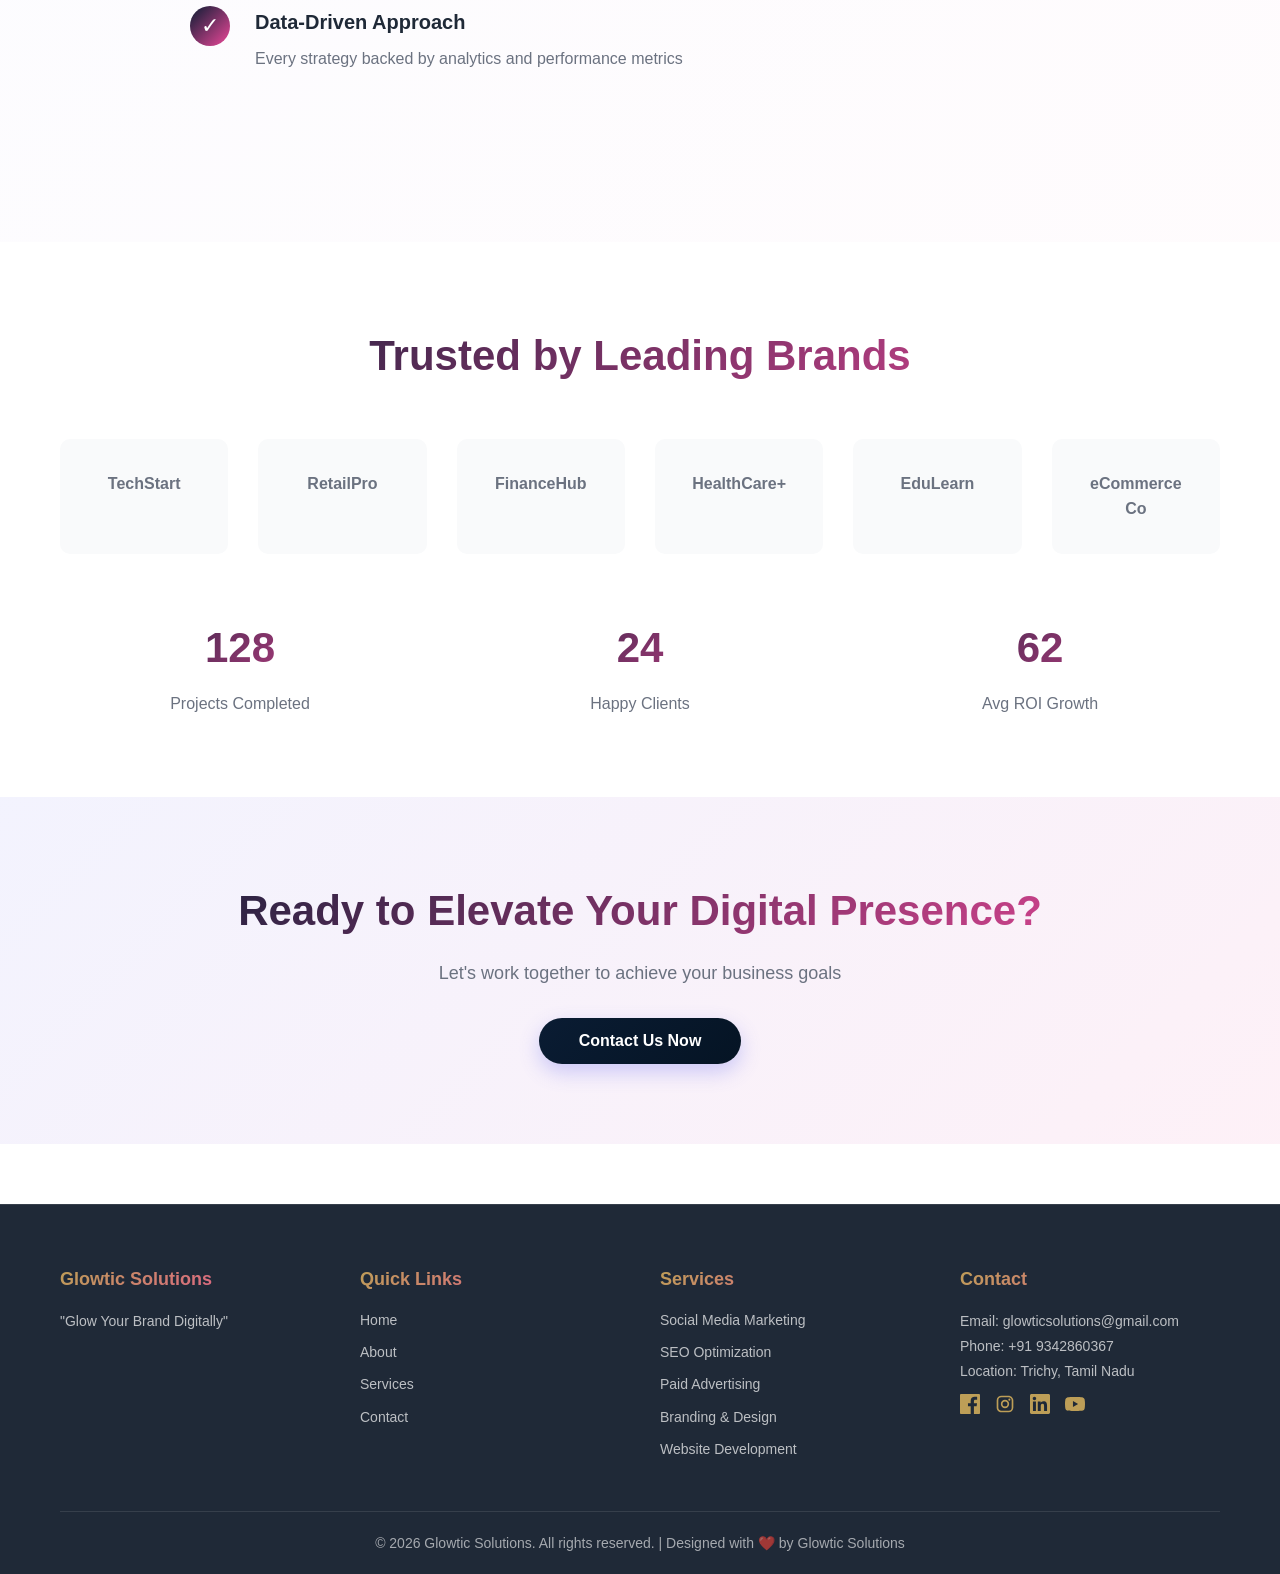
==== commit b54030b7: "Add files via upload" ====
--- a/index.html
+++ b/index.html
@@ -447,14 +447,7 @@
                         <h3>💬 WhatsApp Business</h3>
                         <p><a href="https://wa.me/919342860367?text=Hi%20Glowtic%20Solutions%2C%20I%20would%20like%20to%20know%20more%20about%20your%20services" target="_blank" class="whatsapp-link">Message us on WhatsApp</a></p>
                     </div>
-                        <h3>💡 Why Reach Out?</h3>
-                        <ul>
-                            <li>Free consultation & strategy session</li>
-                            <li>Custom proposal & pricing</li>
-                            <li>Answer all your questions</li>
-                            <li>Discuss your goals & vision</li>
-                        </ul>
-                    </div>
+                </div>
                 </div>
             </div>
         </div>
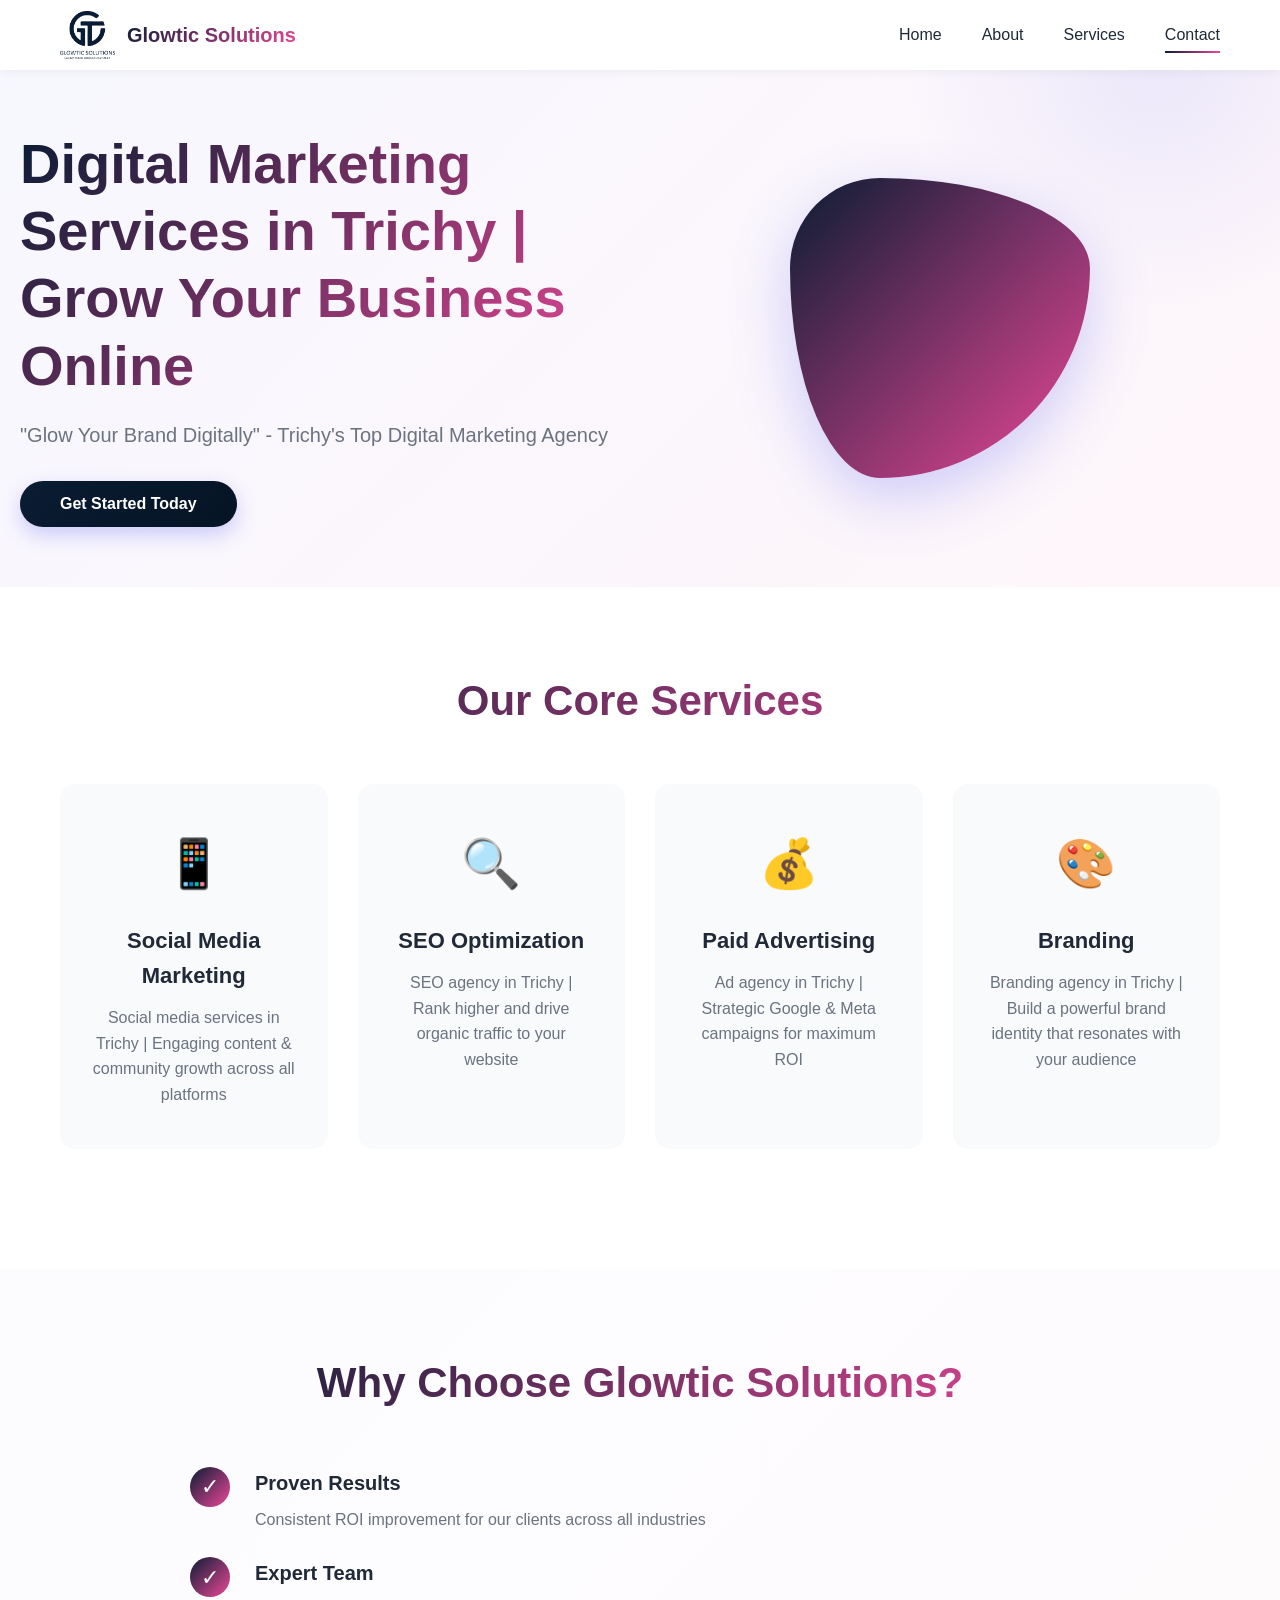
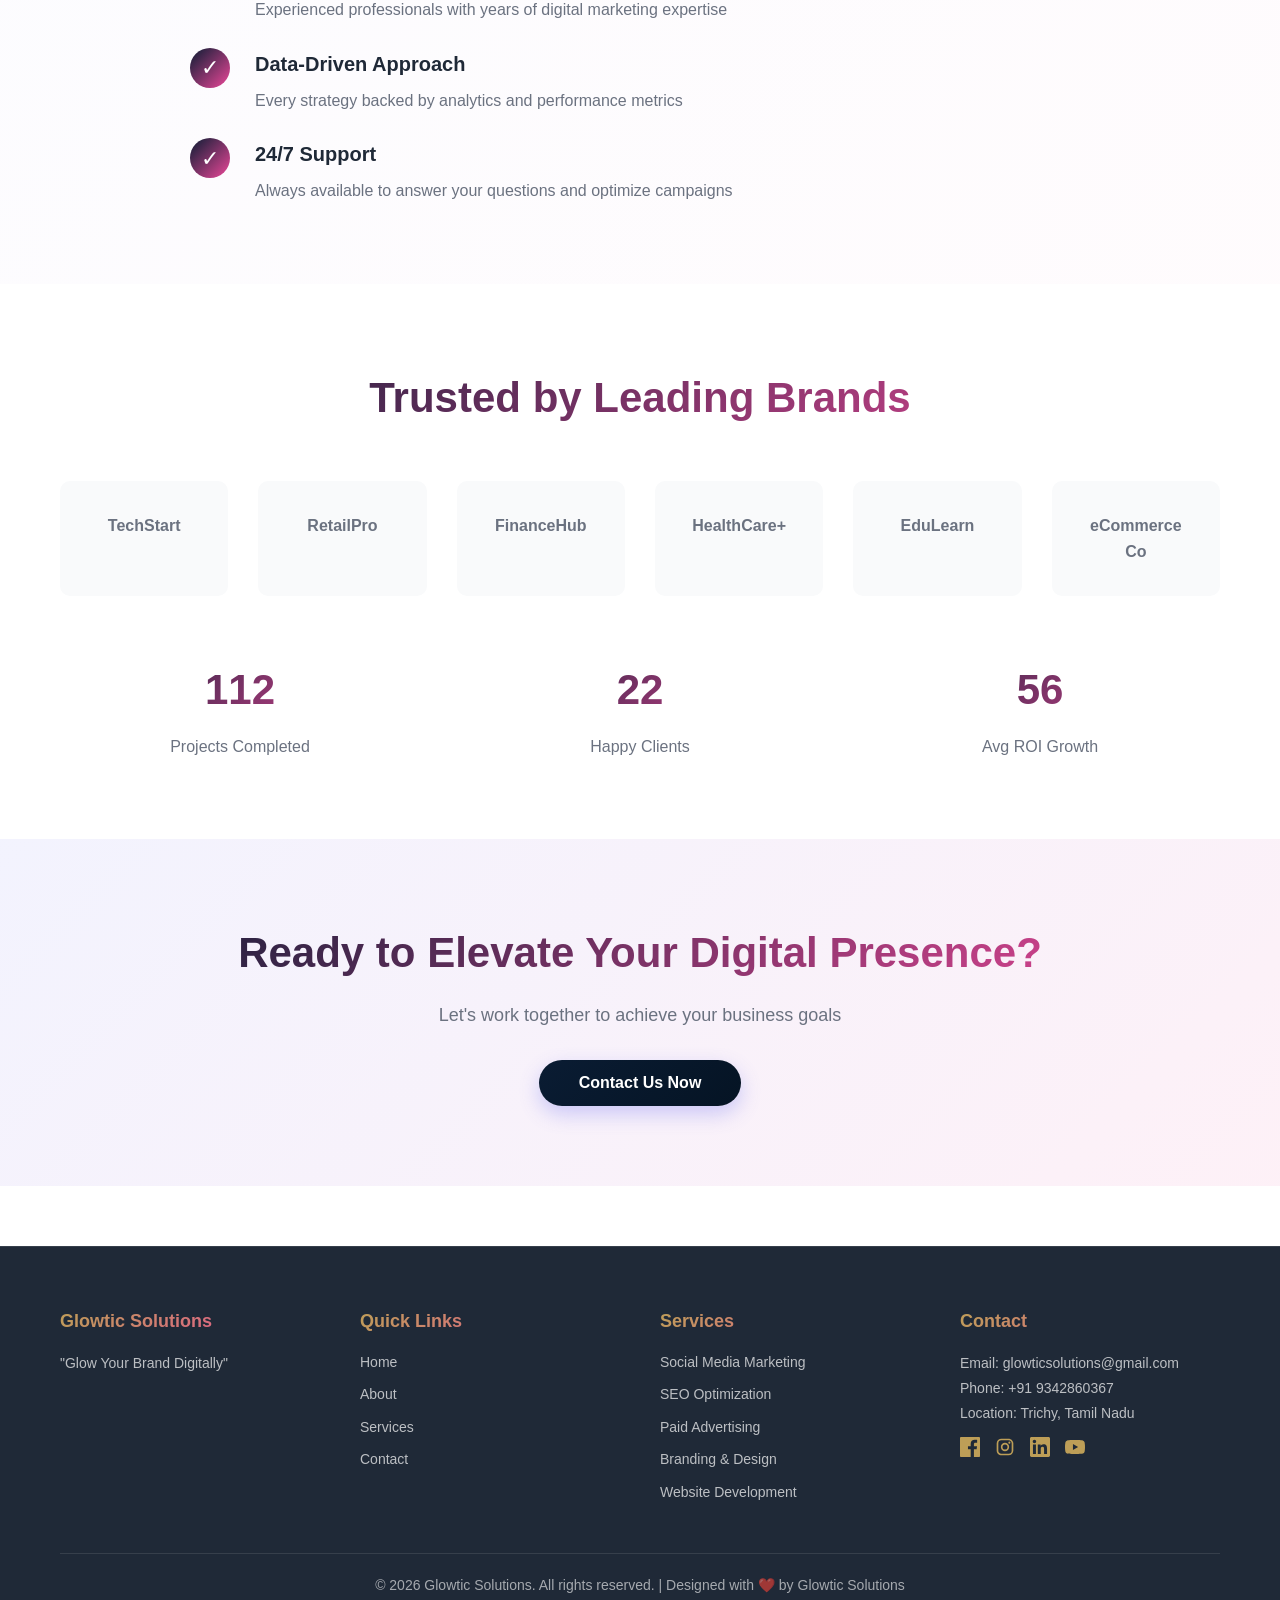
==== commit 637c626f: "Adding SEO changes SEO changes added" ====
--- a/index.html
+++ b/index.html
@@ -3,7 +3,103 @@
 <head>
     <meta charset="UTF-8">
     <meta name="viewport" content="width=device-width, initial-scale=1.0">
-    <title>Glowtic Solutions - Digital Marketing Agency</title>
+    <title>Glowtic Solutions | Digital Marketing Company in Trichy</title>
+    <meta name="description" content="Glowtic Solutions is the top digital marketing agency in Trichy offering SEO services, social media marketing, paid advertising, and branding solutions to grow your business online.">
+    <meta name="keywords" content="digital marketing Trichy, digital marketing company Trichy, digital marketing agency Trichy, SEO services Trichy, social media marketing Trichy, paid advertising Trichy, ad agency Trichy, branding agency Trichy, online marketing Trichy">
+    <meta name="author" content="Glowtic Solutions">
+    <meta name="robots" content="index, follow">
+    
+    <!-- JSON-LD Schema for Local Business SEO -->
+    <script type="application/ld+json">
+    {
+        "@context": "https://schema.org",
+        "@type": "LocalBusiness",
+        "name": "Glowtic Solutions",
+        "image": "GT_transpant_logo.png",
+        "description": "Glowtic Solutions is a digital marketing agency in Trichy offering SEO services, social media marketing, paid advertising, and branding solutions.",
+        "url": "https://glowticsolutions.com",
+        "telephone": "+919342860367",
+        "email": "glowticsolutions@gmail.com",
+        "address": {
+            "@type": "PostalAddress",
+            "streetAddress": "Hanifa Colony",
+            "addressLocality": "Trichy",
+            "postalCode": "620020",
+            "addressCountry": "IN"
+        },
+        "areaServed": [
+            {
+                "@type": "City",
+                "name": "Trichy"
+            },
+            {
+                "@type": "City",
+                "name": "Madurai"
+            },
+            {
+                "@type": "City",
+                "name": "Salem"
+            },
+            {
+                "@type": "Region",
+                "name": "Tamil Nadu"
+            }
+        ],
+        "priceRange": "$$",
+        "sameAs": [
+            "https://www.facebook.com/glowtic.solutions",
+            "https://www.instagram.com/glowtic_solutions",
+            "https://www.linkedin.com/company/glowtic-solutions/",
+            "https://www.youtube.com/@glowticsolutions"
+        ],
+        "aggregateRating": {
+            "@type": "AggregateRating",
+            "ratingValue": "4.8",
+            "ratingCount": "150"
+        },
+        "service": [
+            {
+                "@type": "Service",
+                "name": "SEO Optimization",
+                "description": "SEO services to rank higher on Google and drive organic traffic"
+            },
+            {
+                "@type": "Service",
+                "name": "Social Media Marketing",
+                "description": "Social media marketing services for engagement and community growth"
+            },
+            {
+                "@type": "Service",
+                "name": "Paid Advertising",
+                "description": "Google Ads and Meta Ads management for maximum ROI"
+            },
+            {
+                "@type": "Service",
+                "name": "Branding",
+                "description": "Brand strategy and design services"
+            },
+            {
+                "@type": "Service",
+                "name": "Website Development",
+                "description": "Custom website development and optimization"
+            }
+        ]
+    }
+    </script>
+
+    <!-- Open Graph Meta Tags for Social Sharing -->
+    <meta property="og:title" content="Glowtic Solutions | Digital Marketing Company in Trichy">
+    <meta property="og:description" content="Top digital marketing agency in Trichy offering SEO, social media marketing, paid ads, and branding services to grow your business.">
+    <meta property="og:type" content="business.business">
+    <meta property="og:url" content="https://glowticsolutions.com">
+    <meta property="og:image" content="GT_transpant_logo.png">
+    
+    <!-- Twitter Card Meta Tags -->
+    <meta name="twitter:card" content="summary_large_image">
+    <meta name="twitter:title" content="Glowtic Solutions | Digital Marketing Company in Trichy">
+    <meta name="twitter:description" content="Top digital marketing agency in Trichy offering SEO, social media marketing, paid ads, and branding services.">
+    <meta name="twitter:image" content="GT_transpant_logo.png">
+
     <link rel="stylesheet" href="styles.css">
     <link rel="icon" type="image/x-icon" href="GT_transpant_logo.png">
 </head>
@@ -34,8 +130,8 @@
         <!-- Hero Section -->
         <div class="hero">
             <div class="hero-content">
-                <h1 class="hero-title">Digital Marketing That Drives Results</h1>
-                <p class="hero-subtitle">"Glow Your Brand Digitally"</p>
+                <h1 class="hero-title">Digital Marketing Services in Trichy | Grow Your Business Online</h1>
+                <p class="hero-subtitle">"Glow Your Brand Digitally" - Trichy's Top Digital Marketing Agency</p>
                 <button class="cta-button primary-btn" onclick="scrollToSection('#contact')">Get Started Today</button>
             </div>
             <div class="hero-image">
@@ -51,22 +147,22 @@
                     <div class="service-card-preview">
                         <div class="service-icon">📱</div>
                         <h3>Social Media Marketing</h3>
-                        <p>Engaging content & community growth across all platforms</p>
+                        <p>Social media services in Trichy | Engaging content & community growth across all platforms</p>
                     </div>
                     <div class="service-card-preview">
                         <div class="service-icon">🔍</div>
                         <h3>SEO Optimization</h3>
-                        <p>Rank higher and drive organic traffic to your website</p>
+                        <p>SEO agency in Trichy | Rank higher and drive organic traffic to your website</p>
                     </div>
                     <div class="service-card-preview">
                         <div class="service-icon">💰</div>
                         <h3>Paid Advertising</h3>
-                        <p>Strategic campaigns on Google & Meta for maximum ROI</p>
+                        <p>Ad agency in Trichy | Strategic Google & Meta campaigns for maximum ROI</p>
                     </div>
                     <div class="service-card-preview">
                         <div class="service-icon">🎨</div>
                         <h3>Branding</h3>
-                        <p>Build a powerful brand identity that resonates with your audience</p>
+                        <p>Branding agency in Trichy | Build a powerful brand identity that resonates with your audience</p>
                     </div>
                 </div>
             </div>
@@ -159,8 +255,8 @@
             <div class="about-content">
                 <div class="about-section">
                     <h2>Who We Are</h2>
-                    <p>Glowtic Solutions is a results-driven digital marketing agency dedicated to helping businesses grow in the digital landscape. With a team of creative strategists, designers, and data analysts, we transform brands and drive meaningful engagement with your target audience.</p>
-                    <p>Founded with a passion for digital excellence, we combine cutting-edge technology with creative storytelling to deliver campaigns that convert.</p>
+                    <p>Glowtic Solutions is a results-driven digital marketing agency in Trichy dedicated to helping businesses grow in the digital landscape. With a team of creative strategists, designers, and data analysts, we're Trichy's leading digital marketing company transforming brands and driving meaningful engagement with your target audience.</p>
+                    <p>Founded with a passion for digital excellence, we combine cutting-edge technology with creative storytelling to deliver high-impact digital marketing campaigns that convert. Whether you need SEO services, social media marketing, paid ads, or branding in Trichy, we're your trusted partner.</p>
                 </div>
 
                 <div class="about-section">
@@ -214,19 +310,19 @@
     <!-- SERVICES PAGE -->
     <section id="services" class="page">
         <div class="container services-container">
-            <h1 class="page-title">Our Services</h1>
-            <p class="services-intro">Comprehensive digital marketing solutions tailored to your business needs</p>
+            <h1 class="page-title">Digital Marketing Services in Trichy</h1>
+            <p class="services-intro">Comprehensive digital marketing solutions tailored to your business needs. From SEO to paid advertising, we offer complete digital marketing services for businesses in Trichy.</p>
             
             <div class="services-full-grid">
                 <!-- SEO Service -->
                 <div class="service-full-card">
                     <div class="service-header">
                         <div class="service-large-icon">🔍</div>
-                        <h2>SEO Optimization</h2>
+                        <h2>SEO Optimization Services in Trichy</h2>
                     </div>
                     <div class="service-body">
-                        <h3>Boost Your Online Visibility</h3>
-                        <p>Our SEO experts ensure your website ranks high on search engines, driving quality organic traffic to your business.</p>
+                        <h3>SEO Services - Rank Higher on Google</h3>
+                        <p>Our SEO experts in Trichy ensure your website ranks high on search engines, driving quality organic traffic to your business. We specialize in local SEO for Trichy businesses.</p>
                         <h4>What We Offer:</h4>
                         <ul>
                             <li>Comprehensive keyword research & strategy</li>
@@ -249,11 +345,11 @@
                 <div class="service-full-card">
                     <div class="service-header">
                         <div class="service-large-icon">📱</div>
-                        <h2>Social Media Marketing</h2>
+                        <h2>Social Media Marketing in Trichy</h2>
                     </div>
                     <div class="service-body">
-                        <h3>Grow Your Social Presence</h3>
-                        <p>We create engaging content and build authentic communities across all major social platforms.</p>
+                        <h3>Social Media Marketing - Build Your Online Community</h3>
+                        <p>We create engaging content and build authentic communities across all major social platforms. Our social media marketing services help Trichy businesses connect with their audience.</p>
                         <h4>What We Offer:</h4>
                         <ul>
                             <li>Social media strategy & planning</li>
@@ -276,11 +372,11 @@
                 <div class="service-full-card">
                     <div class="service-header">
                         <div class="service-large-icon">💰</div>
-                        <h2>Paid Advertising (PPC)</h2>
+                        <h2>Paid Advertising (PPC) Agency in Trichy</h2>
                     </div>
                     <div class="service-body">
-                        <h3>Maximize Your ROI</h3>
-                        <p>Strategic paid campaign management on Google Ads and Meta platforms for maximum conversion and efficiency.</p>
+                        <h3>Paid Advertising - Quick Results for Your Business</h3>
+                        <p>Strategic paid campaign management on Google Ads and Meta platforms for maximum conversion and efficiency. As a top ad agency in Trichy, we deliver measurable ROI for your campaigns.</p>
                         <h4>What We Offer:</h4>
                         <ul>
                             <li>Google Ads (Search, Display, Shopping)</li>
@@ -303,11 +399,11 @@
                 <div class="service-full-card">
                     <div class="service-header">
                         <div class="service-large-icon">🎨</div>
-                        <h2>Branding & Design</h2>
+                        <h2>Branding & Design Services in Trichy</h2>
                     </div>
                     <div class="service-body">
-                        <h3>Build Your Brand Identity</h3>
-                        <p>We help you create a distinctive brand that resonates with your audience and stands out from competitors.</p>
+                        <h3>Branding Services - Stand Out in Your Market</h3>
+                        <p>We help Trichy businesses create a distinctive brand that resonates with their audience and stands out from competitors. Our branding agency builds powerful brand identities.</p>
                         <h4>What We Offer:</h4>
                         <ul>
                             <li>Brand strategy & positioning</li>
@@ -330,11 +426,11 @@
                 <div class="service-full-card">
                     <div class="service-header">
                         <div class="service-large-icon">🌐</div>
-                        <h2>Website Development</h2>
+                        <h2>Website Development Services in Trichy</h2>
                     </div>
                     <div class="service-body">
-                        <h3>Professional Web Solutions</h3>
-                        <p>Custom website development with conversion optimization, ensuring your site works as hard as you do.</p>
+                        <h3>Professional Web Solutions - Websites That Convert</h3>
+                        <p>Custom website development with conversion optimization for Trichy businesses. We build high-performance websites that work as hard as you do.</p>
                         <h4>What We Offer:</h4>
                         <ul>
                             <li>Responsive website design & development</li>
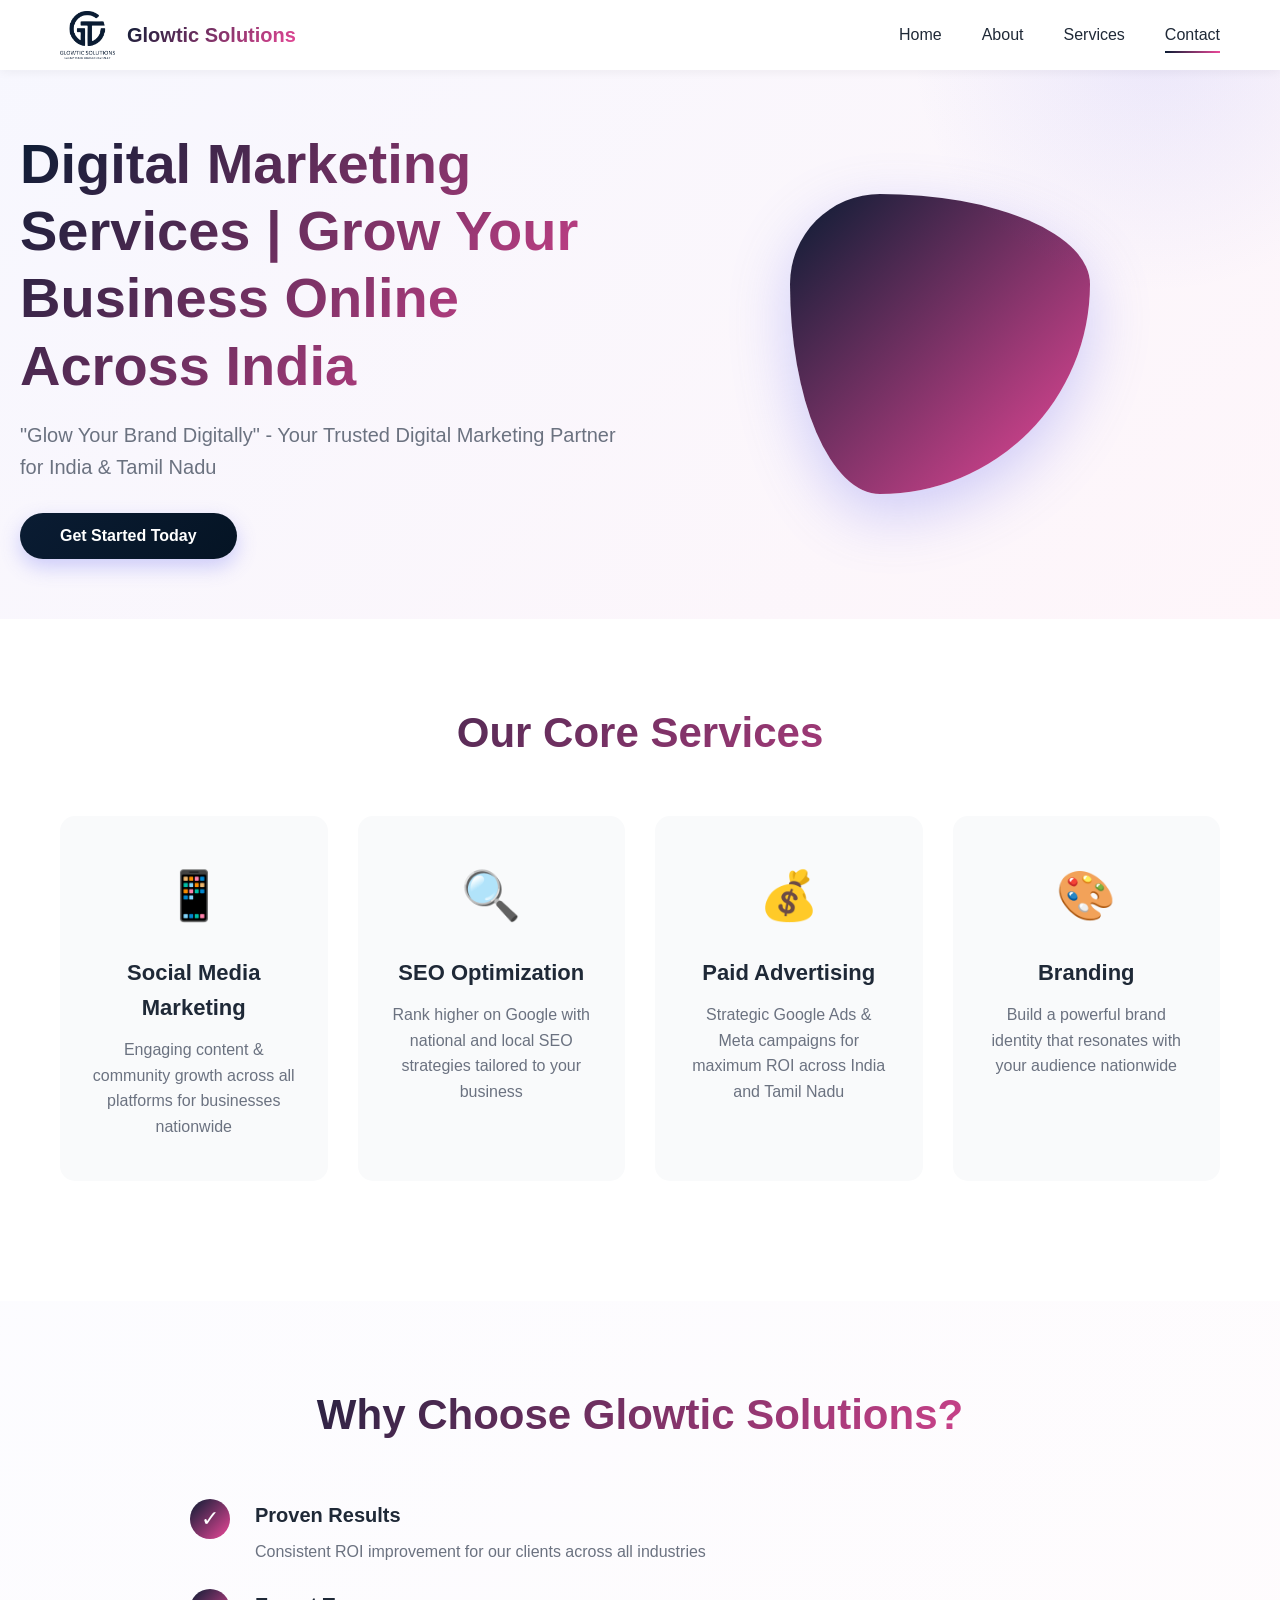
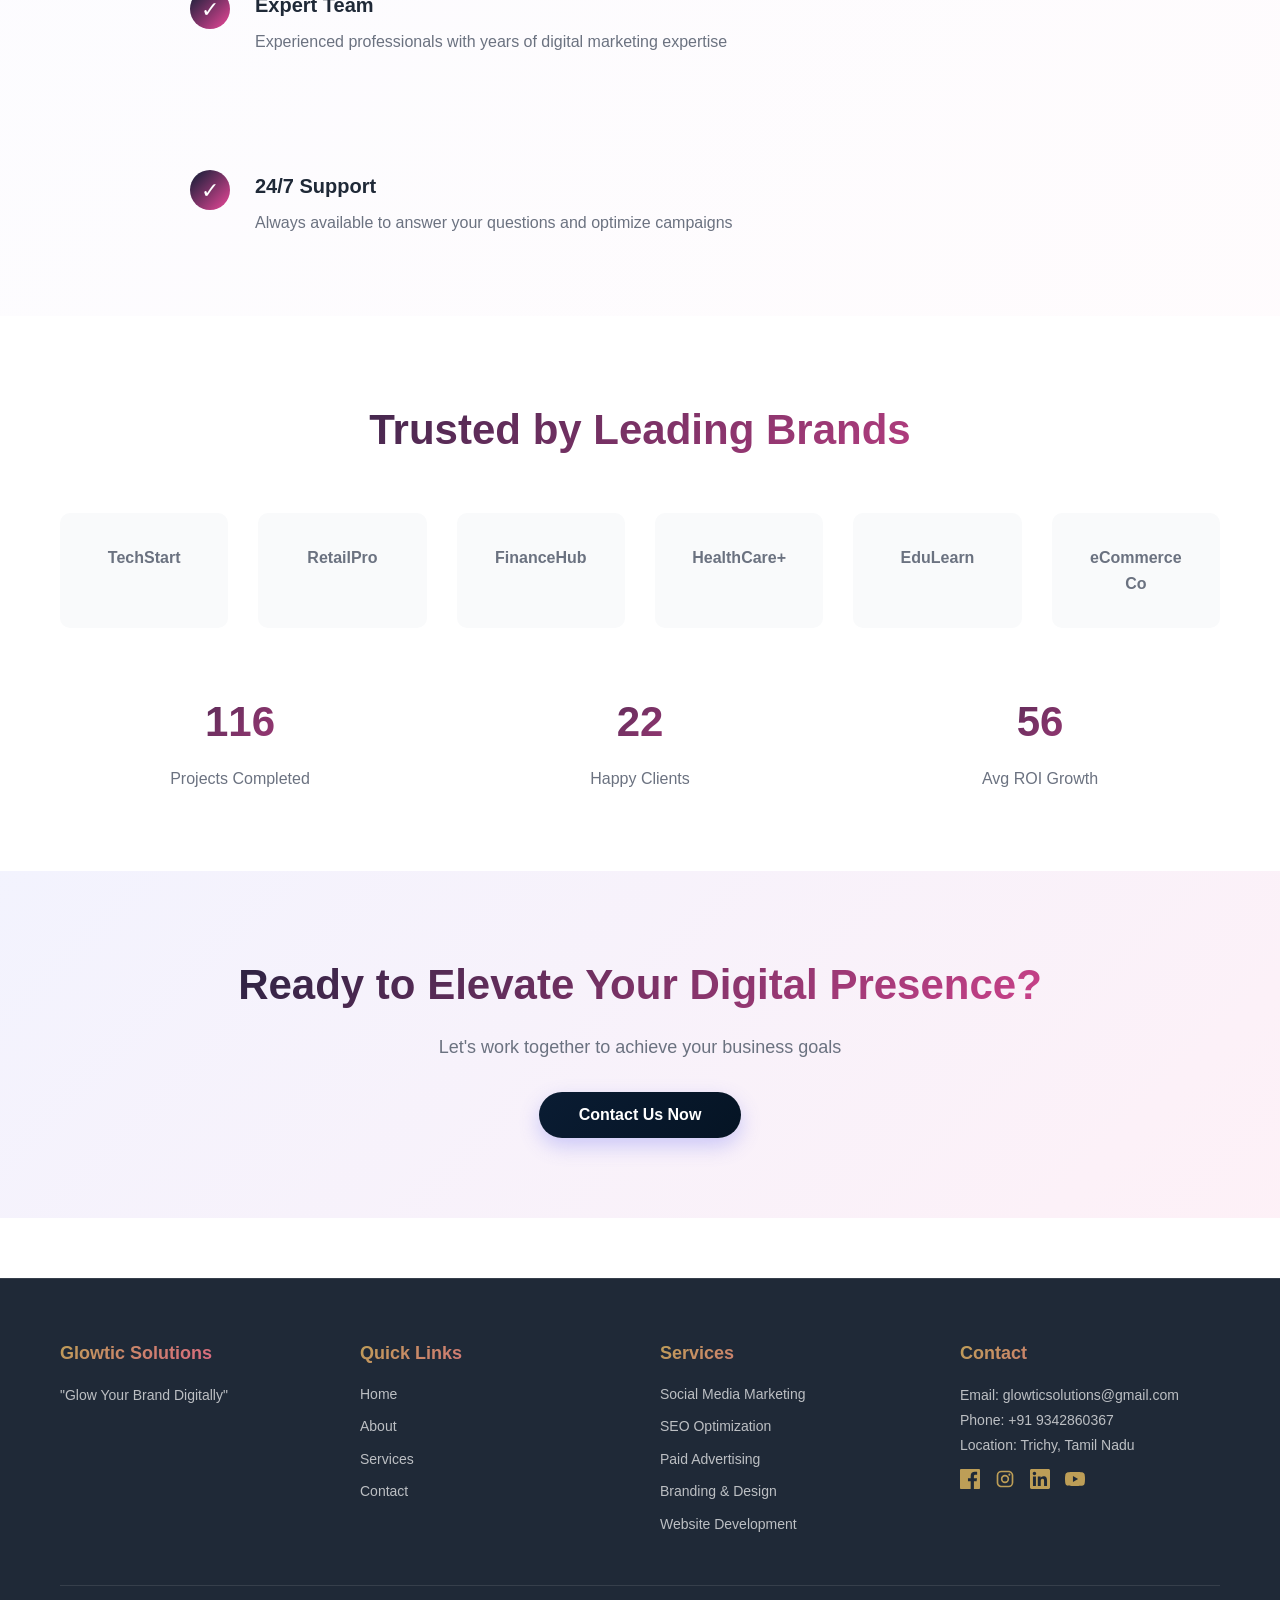
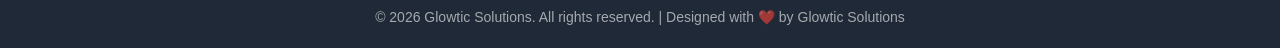
==== commit f8a6c852: "readme added" ====
--- a/index.html
+++ b/index.html
@@ -3,9 +3,12 @@
 <head>
     <meta charset="UTF-8">
     <meta name="viewport" content="width=device-width, initial-scale=1.0">
-    <title>Glowtic Solutions | Digital Marketing Company in Trichy</title>
-    <meta name="description" content="Glowtic Solutions is the top digital marketing agency in Trichy offering SEO services, social media marketing, paid advertising, and branding solutions to grow your business online.">
-    <meta name="keywords" content="digital marketing Trichy, digital marketing company Trichy, digital marketing agency Trichy, SEO services Trichy, social media marketing Trichy, paid advertising Trichy, ad agency Trichy, branding agency Trichy, online marketing Trichy">
+    <title>Glowtic Solutions | Digital Marketing Company Across India & Tamil Nadu</title>
+    <meta name="description" content="Glowtic Solutions - Premium Digital Marketing Agency in Tamil Nadu. Offer SEO, Social Media Marketing, Paid Advertising, Branding & Web Development for Trichy, Madurai, Chennai and across India. Get expert digital marketing services at affordable rates.">
+    <meta name="keywords" content="digital marketing India, digital marketing services, digital marketing agency, digital marketing Tamil Nadu, digital marketing Trichy, digital marketing Madurai, digital marketing Chennai, best digital marketing company Trichy, digital marketing agency Madurai, SEO services Tamil Nadu, social media marketing Trichy, paid advertising Madurai, branding agency Chennai, web development Trichy, ad agency Tamil Nadu, digital marketing services near me">
+    <meta name="geo.placename" content="Trichy, Madurai, Chennai, Tamil Nadu, India">
+    <meta name="geo.region" content="IN-TN">
+    <meta name="ICBM" content="10.8505,78.6955">
     <meta name="author" content="Glowtic Solutions">
     <meta name="robots" content="index, follow">
     
@@ -16,7 +19,7 @@
         "@type": "LocalBusiness",
         "name": "Glowtic Solutions",
         "image": "GT_transpant_logo.png",
-        "description": "Glowtic Solutions is a digital marketing agency in Trichy offering SEO services, social media marketing, paid advertising, and branding solutions.",
+        "description": "Glowtic Solutions is a leading digital marketing agency serving Tamil Nadu and India. We offer SEO services, social media marketing, paid advertising, and branding solutions for businesses in Trichy, Madurai, Chennai, and across India.",
         "url": "https://glowticsolutions.com",
         "telephone": "+919342860367",
         "email": "glowticsolutions@gmail.com",
@@ -30,19 +33,43 @@
         "areaServed": [
             {
                 "@type": "City",
-                "name": "Trichy"
+                "name": "Trichy",
+                "sameAs": "https://en.wikipedia.org/wiki/Tiruchirappalli"
             },
             {
                 "@type": "City",
-                "name": "Madurai"
+                "name": "Madurai",
+                "sameAs": "https://en.wikipedia.org/wiki/Madurai"
+            },
+            {
+                "@type": "City",
+                "name": "Chennai",
+                "sameAs": "https://en.wikipedia.org/wiki/Chennai"
             },
             {
                 "@type": "City",
                 "name": "Salem"
             },
             {
+                "@type": "City",
+                "name": "Coimbatore"
+            },
+            {
+                "@type": "City",
+                "name": "Tirunelveli"
+            },
+            {
+                "@type": "City",
+                "name": "Vellore"
+            },
+            {
                 "@type": "Region",
-                "name": "Tamil Nadu"
+                "name": "Tamil Nadu",
+                "sameAs": "https://en.wikipedia.org/wiki/Tamil_Nadu"
+            },
+            {
+                "@type": "Country",
+                "name": "India"
             }
         ],
         "priceRange": "$$",
@@ -88,17 +115,27 @@
     </script>
 
     <!-- Open Graph Meta Tags for Social Sharing -->
-    <meta property="og:title" content="Glowtic Solutions | Digital Marketing Company in Trichy">
-    <meta property="og:description" content="Top digital marketing agency in Trichy offering SEO, social media marketing, paid ads, and branding services to grow your business.">
+    <meta property="og:title" content="Glowtic Solutions | Digital Marketing Company Across India & Tamil Nadu">
+    <meta property="og:description" content="Leading digital marketing agency offering SEO, social media marketing, paid ads, and branding services across India and Tamil Nadu.">
     <meta property="og:type" content="business.business">
     <meta property="og:url" content="https://glowticsolutions.com">
     <meta property="og:image" content="GT_transpant_logo.png">
     
     <!-- Twitter Card Meta Tags -->
     <meta name="twitter:card" content="summary_large_image">
-    <meta name="twitter:title" content="Glowtic Solutions | Digital Marketing Company in Trichy">
-    <meta name="twitter:description" content="Top digital marketing agency in Trichy offering SEO, social media marketing, paid ads, and branding services.">
+    <meta name="twitter:title" content="Glowtic Solutions | Digital Marketing Company Across India & Tamil Nadu">
+    <meta name="twitter:description" content="Leading digital marketing agency offering SEO, social media marketing, paid ads, and branding services across India and Tamil Nadu.">
     <meta name="twitter:image" content="GT_transpant_logo.png">
+    
+    <!-- Canonical Tag for SEO -->
+    <link rel="canonical" href="https://glowticsolutions.com">
+    
+    <!-- Alternate Language Links (hreflang) -->
+    <link rel="alternate" hreflang="en" href="https://glowticsolutions.com">
+    <link rel="alternate" hreflang="en-IN" href="https://glowticsolutions.com">
+    
+    <!-- Location-Specific Meta Tags -->
+    <link rel="alternate" hreflang="x-default" href="https://glowticsolutions.com">
 
     <link rel="stylesheet" href="styles.css">
     <link rel="icon" type="image/x-icon" href="GT_transpant_logo.png">
@@ -130,8 +167,8 @@
         <!-- Hero Section -->
         <div class="hero">
             <div class="hero-content">
-                <h1 class="hero-title">Digital Marketing Services in Trichy | Grow Your Business Online</h1>
-                <p class="hero-subtitle">"Glow Your Brand Digitally" - Trichy's Top Digital Marketing Agency</p>
+                <h1 class="hero-title">Digital Marketing Services | Grow Your Business Online Across India</h1>
+                <p class="hero-subtitle">"Glow Your Brand Digitally" - Your Trusted Digital Marketing Partner for India & Tamil Nadu</p>
                 <button class="cta-button primary-btn" onclick="scrollToSection('#contact')">Get Started Today</button>
             </div>
             <div class="hero-image">
@@ -147,22 +184,22 @@
                     <div class="service-card-preview">
                         <div class="service-icon">📱</div>
                         <h3>Social Media Marketing</h3>
-                        <p>Social media services in Trichy | Engaging content & community growth across all platforms</p>
+                        <p>Engaging content & community growth across all platforms for businesses nationwide</p>
                     </div>
                     <div class="service-card-preview">
                         <div class="service-icon">🔍</div>
                         <h3>SEO Optimization</h3>
-                        <p>SEO agency in Trichy | Rank higher and drive organic traffic to your website</p>
+                        <p>Rank higher on Google with national and local SEO strategies tailored to your business</p>
                     </div>
                     <div class="service-card-preview">
                         <div class="service-icon">💰</div>
                         <h3>Paid Advertising</h3>
-                        <p>Ad agency in Trichy | Strategic Google & Meta campaigns for maximum ROI</p>
+                        <p>Strategic Google Ads & Meta campaigns for maximum ROI across India and Tamil Nadu</p>
                     </div>
                     <div class="service-card-preview">
                         <div class="service-icon">🎨</div>
                         <h3>Branding</h3>
-                        <p>Branding agency in Trichy | Build a powerful brand identity that resonates with your audience</p>
+                        <p>Build a powerful brand identity that resonates with your audience nationwide</p>
                     </div>
                 </div>
             </div>
@@ -249,14 +286,14 @@
     <!-- ABOUT PAGE -->
     <section id="about" class="page">
         <div class="container about-container">
-            <h1 class="page-title">About Glowtic Solutions</h1>
+            <h1 class="page-title">About Glowtic Solutions - Digital Marketing Across India & Tamil Nadu</h1>
             <p class="page-subtitle">"Glow Your Brand Digitally"</p>
             
             <div class="about-content">
                 <div class="about-section">
                     <h2>Who We Are</h2>
-                    <p>Glowtic Solutions is a results-driven digital marketing agency in Trichy dedicated to helping businesses grow in the digital landscape. With a team of creative strategists, designers, and data analysts, we're Trichy's leading digital marketing company transforming brands and driving meaningful engagement with your target audience.</p>
-                    <p>Founded with a passion for digital excellence, we combine cutting-edge technology with creative storytelling to deliver high-impact digital marketing campaigns that convert. Whether you need SEO services, social media marketing, paid ads, or branding in Trichy, we're your trusted partner.</p>
+                    <p>Glowtic Solutions is a results-driven digital marketing agency dedicated to helping businesses grow across India and Tamil Nadu. With a team of creative strategists, designers, and data analysts, we're a leading digital marketing company transforming brands and driving meaningful engagement with your target audience, whether you're based in Trichy, Chennai, Madurai, or anywhere else in India.</p>
+                    <p>Founded with a passion for digital excellence, we combine cutting-edge technology with creative storytelling to deliver high-impact digital marketing campaigns that convert. Whether you need SEO services, social media marketing, paid ads, or branding - we serve businesses nationwide and are your trusted digital partner.</p>
                 </div>
 
                 <div class="about-section">
@@ -310,19 +347,19 @@
     <!-- SERVICES PAGE -->
     <section id="services" class="page">
         <div class="container services-container">
-            <h1 class="page-title">Digital Marketing Services in Trichy</h1>
-            <p class="services-intro">Comprehensive digital marketing solutions tailored to your business needs. From SEO to paid advertising, we offer complete digital marketing services for businesses in Trichy.</p>
+            <h1 class="page-title">Digital Marketing Services Across India</h1>
+            <p class="services-intro">Comprehensive digital marketing solutions tailored to your business needs. From SEO to paid advertising, we offer complete digital marketing services for all businesses across India and Tamil Nadu, including Trichy, Madurai, Chennai, and more.</p>
             
             <div class="services-full-grid">
                 <!-- SEO Service -->
                 <div class="service-full-card">
                     <div class="service-header">
                         <div class="service-large-icon">🔍</div>
-                        <h2>SEO Optimization Services in Trichy</h2>
+                        <h2>SEO Optimization Services</h2>
                     </div>
                     <div class="service-body">
                         <h3>SEO Services - Rank Higher on Google</h3>
-                        <p>Our SEO experts in Trichy ensure your website ranks high on search engines, driving quality organic traffic to your business. We specialize in local SEO for Trichy businesses.</p>
+                        <p>Our SEO experts ensure your website ranks high on search engines, driving quality organic traffic to your business. We specialize in both national and local SEO for businesses across India and Tamil Nadu, including Trichy, Madurai, and Chennai.</p>
                         <h4>What We Offer:</h4>
                         <ul>
                             <li>Comprehensive keyword research & strategy</li>
@@ -345,11 +382,11 @@
                 <div class="service-full-card">
                     <div class="service-header">
                         <div class="service-large-icon">📱</div>
-                        <h2>Social Media Marketing in Trichy</h2>
+                        <h2>Social Media Marketing Services</h2>
                     </div>
                     <div class="service-body">
                         <h3>Social Media Marketing - Build Your Online Community</h3>
-                        <p>We create engaging content and build authentic communities across all major social platforms. Our social media marketing services help Trichy businesses connect with their audience.</p>
+                        <p>We create engaging content and build authentic communities across all major social platforms. Our social media marketing services help businesses across India connect with their audience and grow their brands.</p>
                         <h4>What We Offer:</h4>
                         <ul>
                             <li>Social media strategy & planning</li>
@@ -372,11 +409,11 @@
                 <div class="service-full-card">
                     <div class="service-header">
                         <div class="service-large-icon">💰</div>
-                        <h2>Paid Advertising (PPC) Agency in Trichy</h2>
+                        <h2>Paid Advertising (PPC) Agency</h2>
                     </div>
                     <div class="service-body">
                         <h3>Paid Advertising - Quick Results for Your Business</h3>
-                        <p>Strategic paid campaign management on Google Ads and Meta platforms for maximum conversion and efficiency. As a top ad agency in Trichy, we deliver measurable ROI for your campaigns.</p>
+                        <p>Strategic paid campaign management on Google Ads and Meta platforms for maximum conversion and efficiency. As a leading ad agency across India and Tamil Nadu, we deliver measurable ROI for your campaigns, whether you're in Trichy, Chennai, or anywhere in the country.</p>
                         <h4>What We Offer:</h4>
                         <ul>
                             <li>Google Ads (Search, Display, Shopping)</li>
@@ -399,11 +436,11 @@
                 <div class="service-full-card">
                     <div class="service-header">
                         <div class="service-large-icon">🎨</div>
-                        <h2>Branding & Design Services in Trichy</h2>
+                        <h2>Branding & Design Services</h2>
                     </div>
                     <div class="service-body">
                         <h3>Branding Services - Stand Out in Your Market</h3>
-                        <p>We help Trichy businesses create a distinctive brand that resonates with their audience and stands out from competitors. Our branding agency builds powerful brand identities.</p>
+                        <p>We help businesses across India create a distinctive brand that resonates with their audience and stands out from competitors. Our branding agency builds powerful brand identities that work nationwide.</p>
                         <h4>What We Offer:</h4>
                         <ul>
                             <li>Brand strategy & positioning</li>
@@ -426,11 +463,11 @@
                 <div class="service-full-card">
                     <div class="service-header">
                         <div class="service-large-icon">🌐</div>
-                        <h2>Website Development Services in Trichy</h2>
+                        <h2>Website Development Services</h2>
                     </div>
                     <div class="service-body">
                         <h3>Professional Web Solutions - Websites That Convert</h3>
-                        <p>Custom website development with conversion optimization for Trichy businesses. We build high-performance websites that work as hard as you do.</p>
+                        <p>Custom website development with conversion optimization for businesses across India. We build high-performance websites that work as hard as you do, serving clients from Trichy to Delhi and beyond.</p>
                         <h4>What We Offer:</h4>
                         <ul>
                             <li>Responsive website design & development</li>
@@ -461,8 +498,8 @@
     <!-- CONTACT PAGE -->
     <section id="contact" class="page">
         <div class="container contact-container">
-            <h1 class="page-title">Get In Touch</h1>
-            <p class="contact-intro">We'd love to hear from you. Send us a message and let's start working together!</p>
+            <h1 class="page-title">Get In Touch - We Serve Businesses Across India</h1>
+            <p class="contact-intro">We'd love to hear from you. Send us a message and let's start working together! We serve businesses across India and Tamil Nadu, including Trichy, Chennai, Madurai, and beyond.</p>
             
             <div class="contact-content">
                 <!-- Contact Form -->
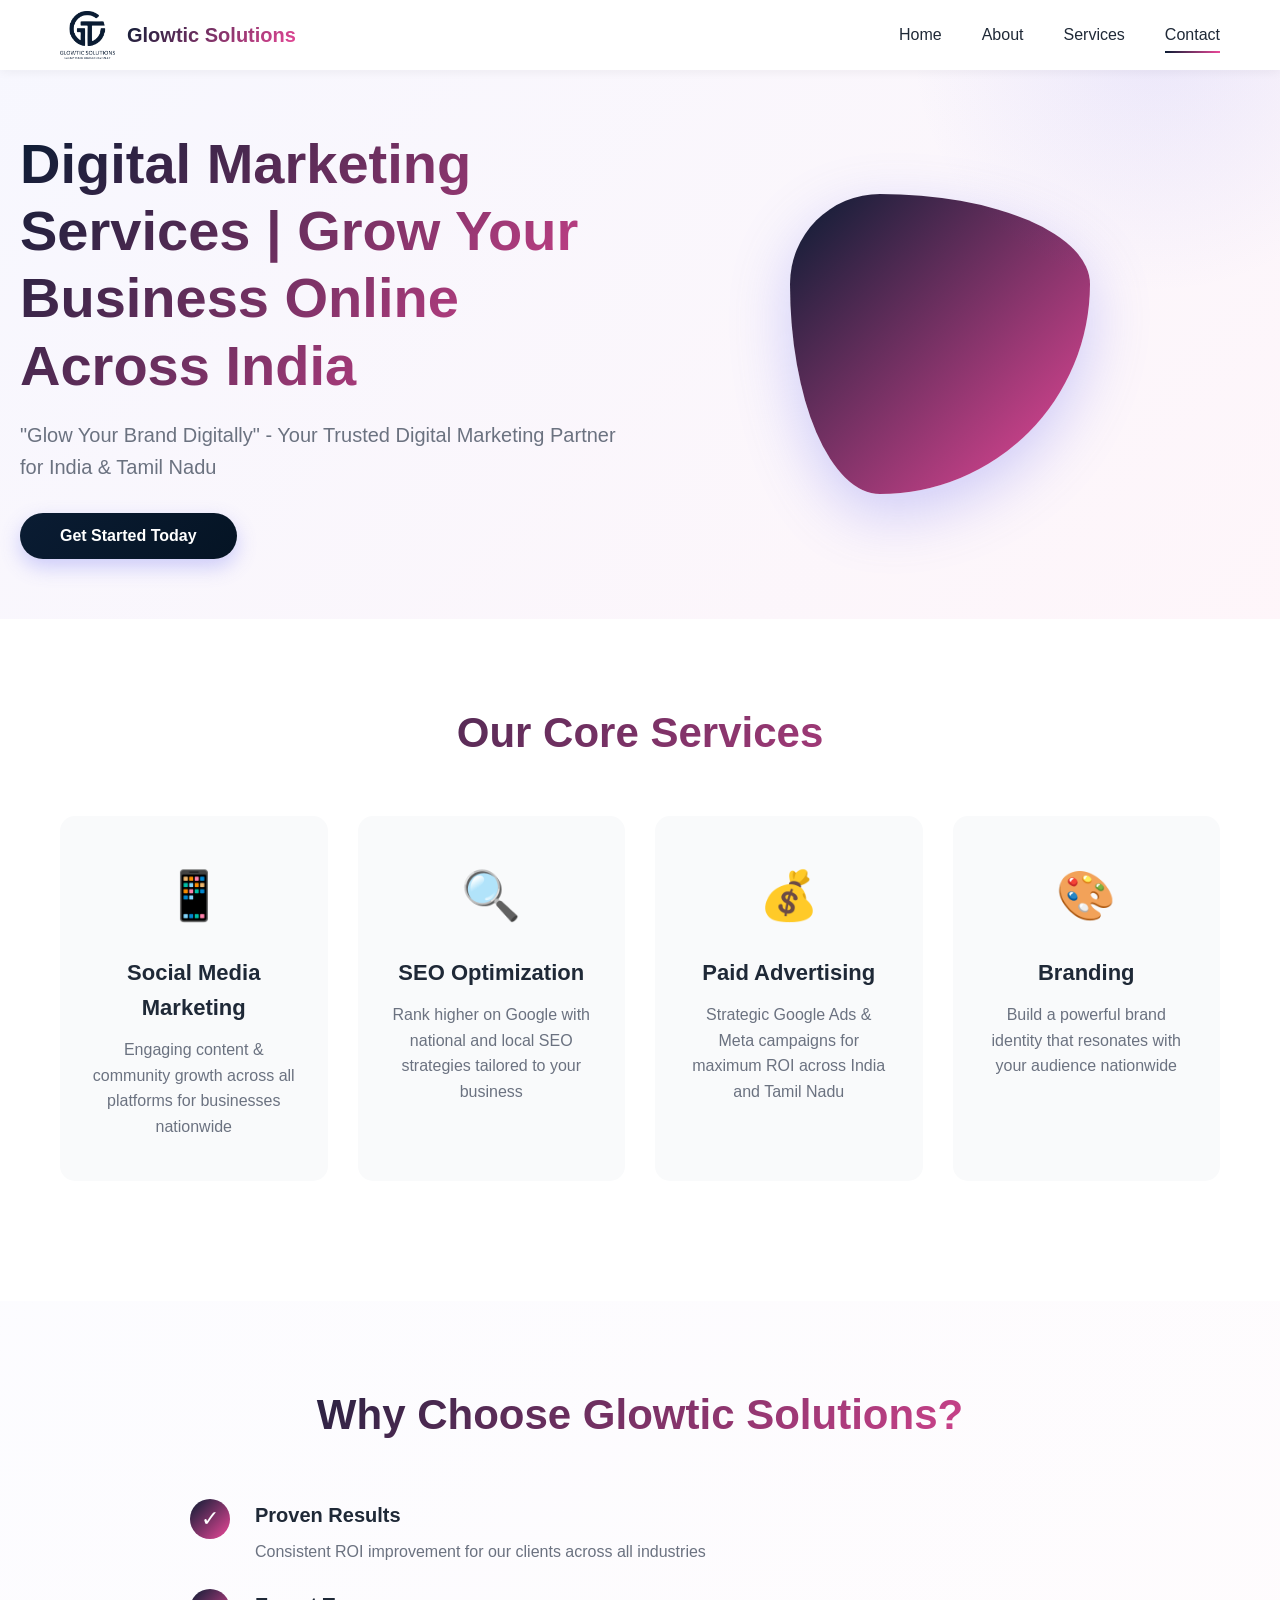
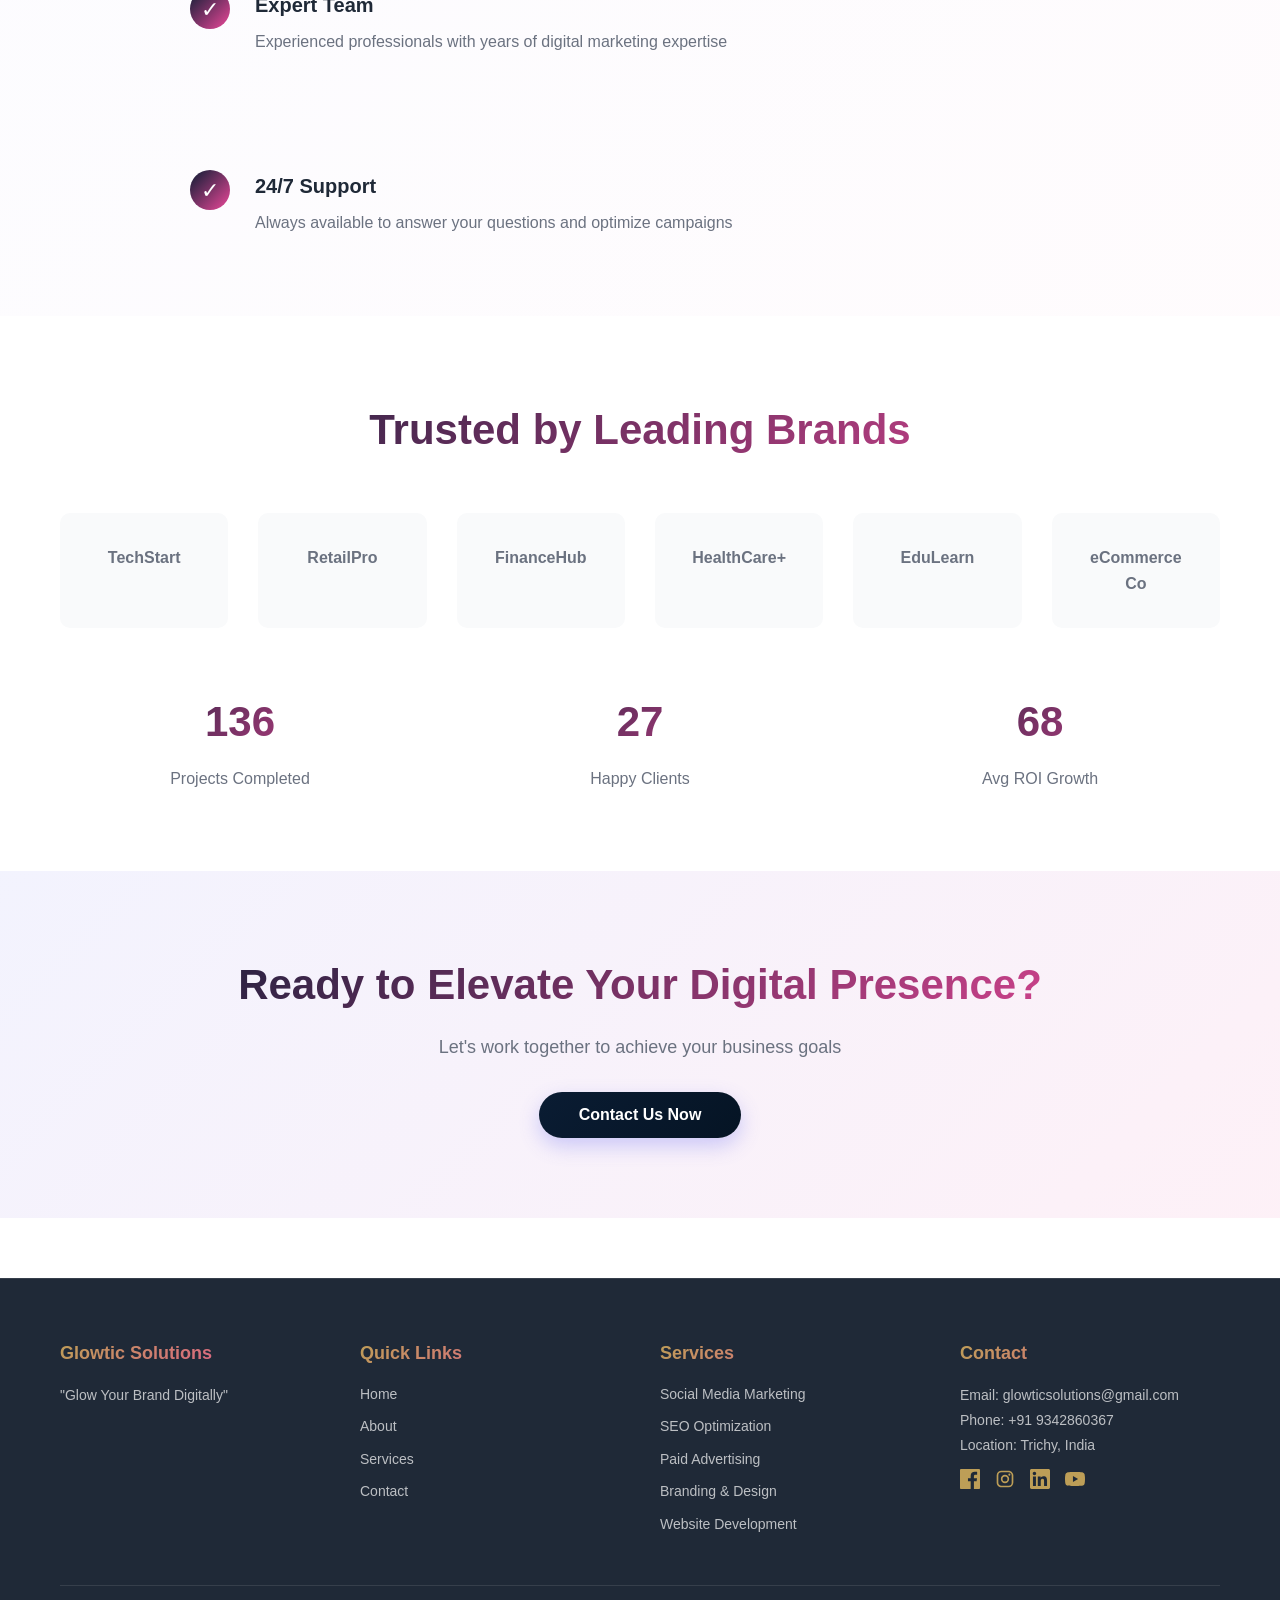
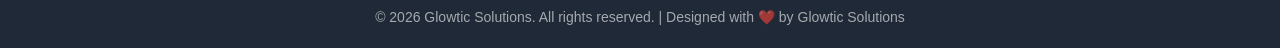
==== commit 3d5c449c: "Add files via upload" ====
--- a/index.html
+++ b/index.html
@@ -292,7 +292,7 @@
             <div class="about-content">
                 <div class="about-section">
                     <h2>Who We Are</h2>
-                    <p>Glowtic Solutions is a results-driven digital marketing agency dedicated to helping businesses grow across India and Tamil Nadu. With a team of creative strategists, designers, and data analysts, we're a leading digital marketing company transforming brands and driving meaningful engagement with your target audience, whether you're based in Trichy, Chennai, Madurai, or anywhere else in India.</p>
+                    <p>Glowtic Solutions is a results-driven digital marketing agency dedicated to helping businesses grow across India. With a team of creative strategists, designers, and data analysts, we're a leading digital marketing company transforming brands and driving meaningful engagement with your target audience, whether you're based in Trichy, Chennai, Madurai, or anywhere else in India.</p>
                     <p>Founded with a passion for digital excellence, we combine cutting-edge technology with creative storytelling to deliver high-impact digital marketing campaigns that convert. Whether you need SEO services, social media marketing, paid ads, or branding - we serve businesses nationwide and are your trusted digital partner.</p>
                 </div>
 
@@ -348,7 +348,7 @@
     <section id="services" class="page">
         <div class="container services-container">
             <h1 class="page-title">Digital Marketing Services Across India</h1>
-            <p class="services-intro">Comprehensive digital marketing solutions tailored to your business needs. From SEO to paid advertising, we offer complete digital marketing services for all businesses across India and Tamil Nadu, including Trichy, Madurai, Chennai, and more.</p>
+            <p class="services-intro">Comprehensive digital marketing solutions tailored to your business needs. From SEO to paid advertising, we offer complete digital marketing services for all businesses across India, including Trichy, Chennai, Madurai, and more.</p>
             
             <div class="services-full-grid">
                 <!-- SEO Service -->
@@ -499,7 +499,7 @@
     <section id="contact" class="page">
         <div class="container contact-container">
             <h1 class="page-title">Get In Touch - We Serve Businesses Across India</h1>
-            <p class="contact-intro">We'd love to hear from you. Send us a message and let's start working together! We serve businesses across India and Tamil Nadu, including Trichy, Chennai, Madurai, and beyond.</p>
+            <p class="contact-intro">We'd love to hear from you. Send us a message and let's start working together! We serve businesses across India, including Trichy, Chennai, Madurai, and beyond.</p>
             
             <div class="contact-content">
                 <!-- Contact Form -->
@@ -615,7 +615,7 @@
                 </div>
                 <div class="footer-section">
                     <h4>Contact</h4>
-                    <p>Email: glowticsolutions@gmail.com<br>Phone: +91 9342860367<br>Location: Trichy, Tamil Nadu</p>
+                    <p>Email: glowticsolutions@gmail.com<br>Phone: +91 9342860367<br>Location: Trichy, India</p>
                     <div class="footer-social footer-social-inline">
                         <a href="https://www.facebook.com/glowtic.solutions" target="_blank" rel="noopener noreferrer" aria-label="Facebook">
                             <svg viewBox="0 0 24 24" xmlns="http://www.w3.org/2000/svg" aria-hidden="true"><path d="M22.675 0h-21.35C.595 0 0 .594 0 1.327v21.346C0 23.406.595 24 1.327 24H12.82V14.706h-3.257v-3.622h3.257V8.413c0-3.226 1.967-4.985 4.839-4.985 1.374 0 2.554.102 2.897.148v3.36l-1.989.001c-1.559 0-1.861.742-1.861 1.829v2.398h3.722l-.485 3.622h-3.237V24h6.342C23.406 24 24 23.406 24 22.673V1.327C24 .594 23.406 0 22.675 0z"/></svg>
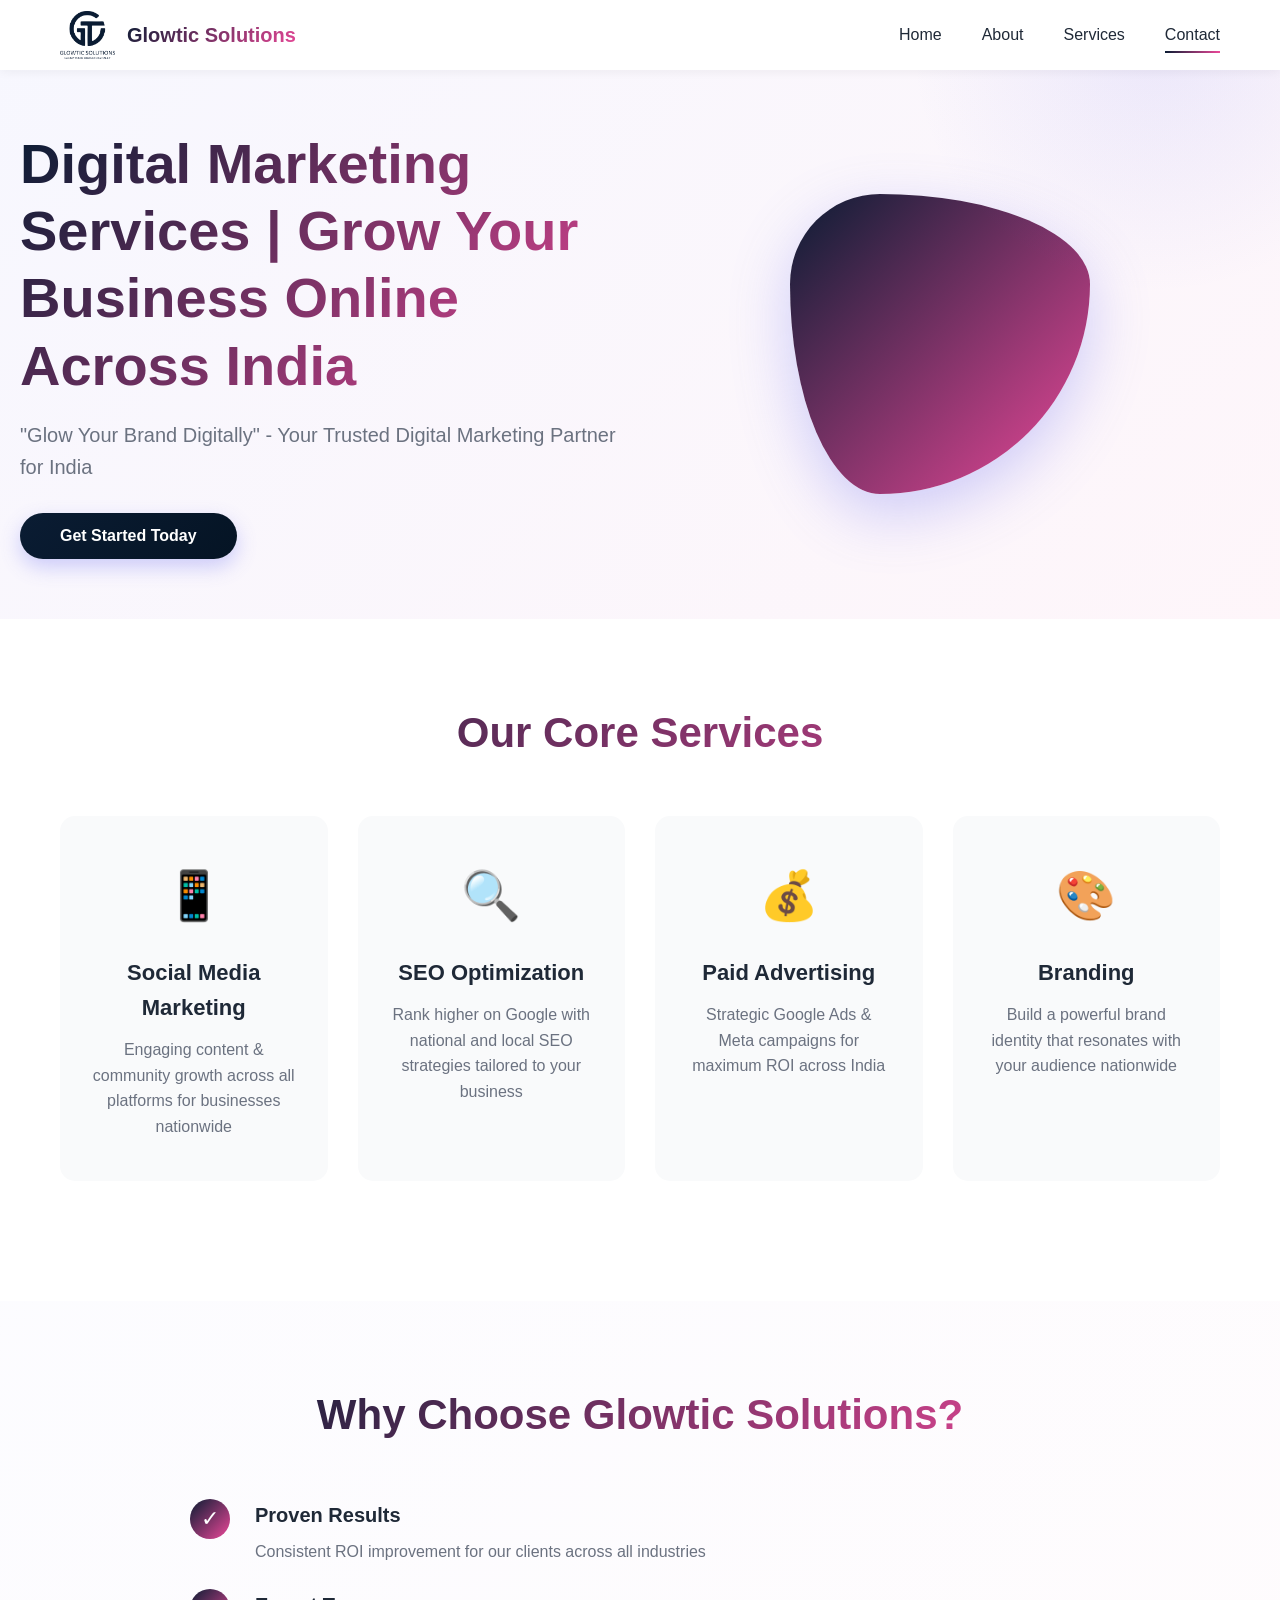
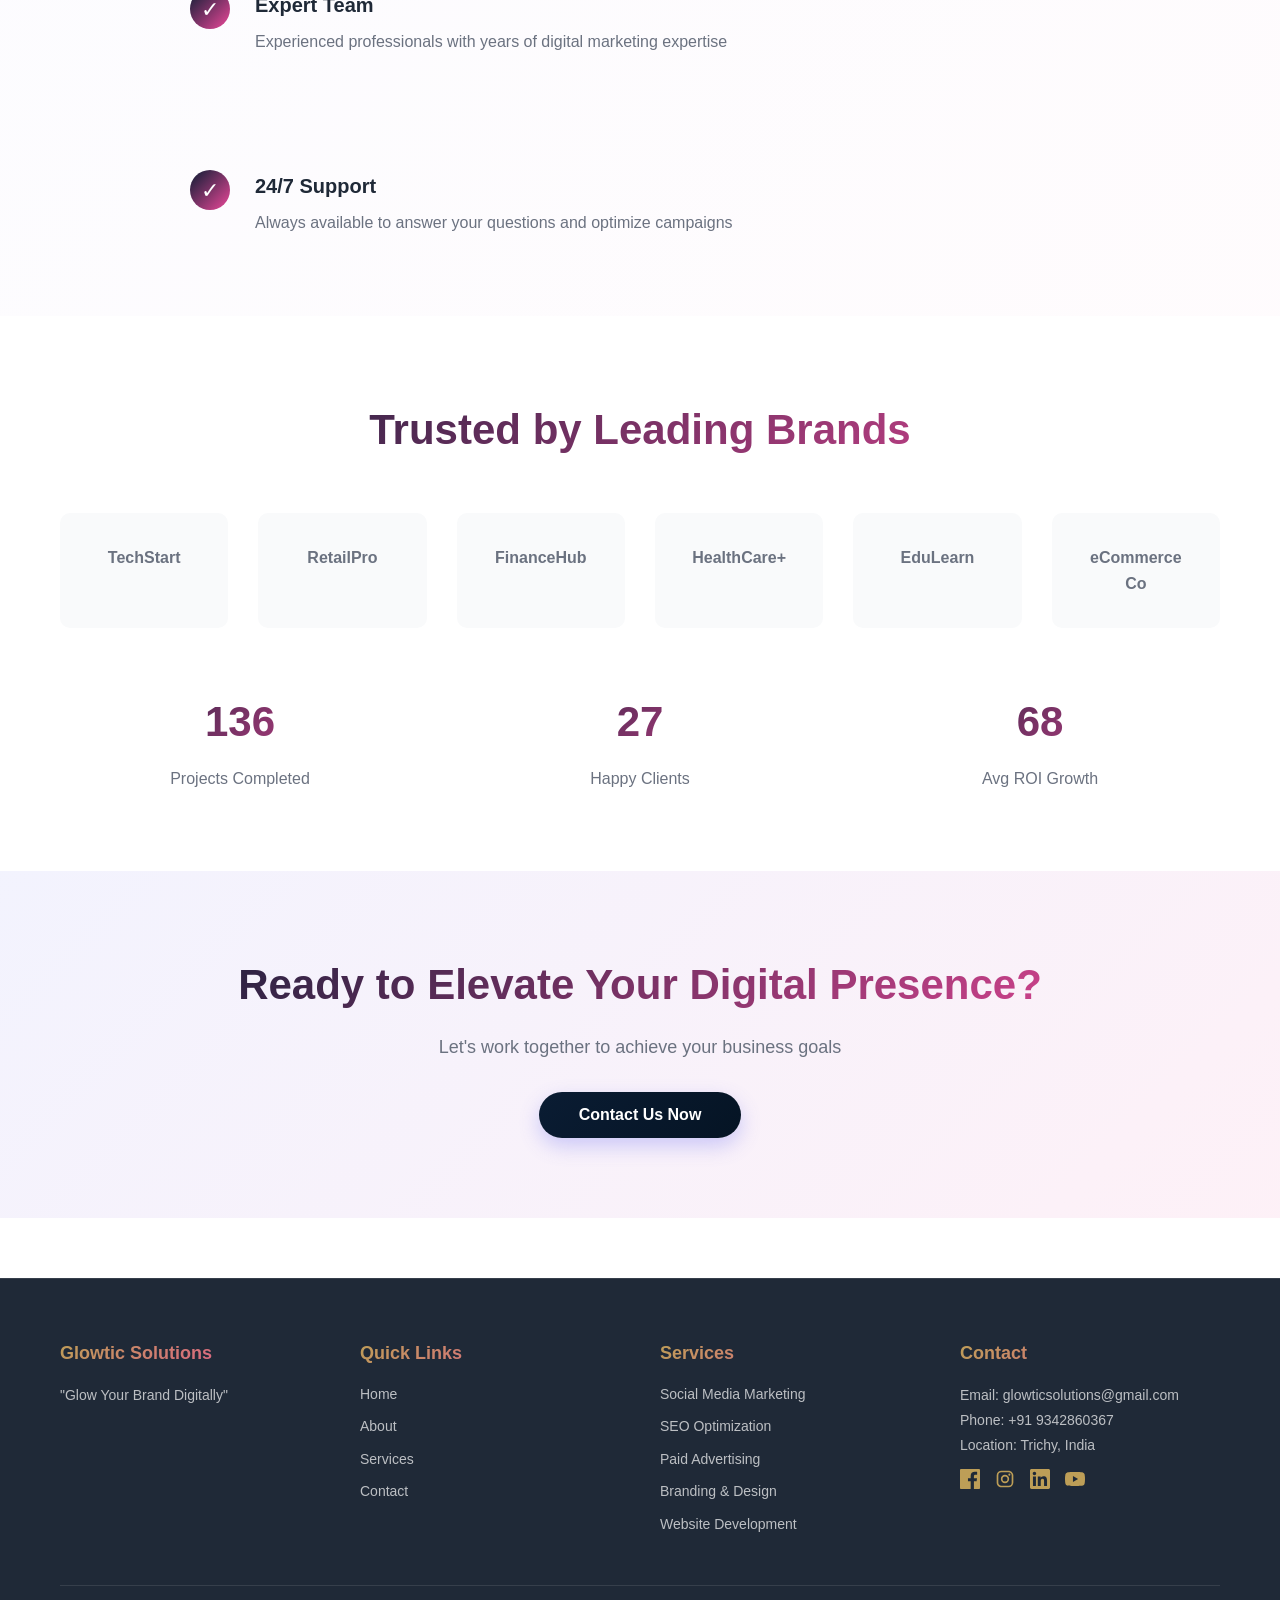
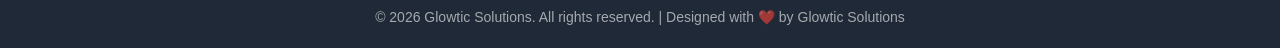
==== commit 74764382: "Add files via upload" ====
--- a/index.html
+++ b/index.html
@@ -168,7 +168,7 @@
         <div class="hero">
             <div class="hero-content">
                 <h1 class="hero-title">Digital Marketing Services | Grow Your Business Online Across India</h1>
-                <p class="hero-subtitle">"Glow Your Brand Digitally" - Your Trusted Digital Marketing Partner for India & Tamil Nadu</p>
+                <p class="hero-subtitle">"Glow Your Brand Digitally" - Your Trusted Digital Marketing Partner for India</p>
                 <button class="cta-button primary-btn" onclick="scrollToSection('#contact')">Get Started Today</button>
             </div>
             <div class="hero-image">
@@ -194,7 +194,7 @@
                     <div class="service-card-preview">
                         <div class="service-icon">💰</div>
                         <h3>Paid Advertising</h3>
-                        <p>Strategic Google Ads & Meta campaigns for maximum ROI across India and Tamil Nadu</p>
+                        <p>Strategic Google Ads & Meta campaigns for maximum ROI across India</p>
                     </div>
                     <div class="service-card-preview">
                         <div class="service-icon">🎨</div>
@@ -286,7 +286,7 @@
     <!-- ABOUT PAGE -->
     <section id="about" class="page">
         <div class="container about-container">
-            <h1 class="page-title">About Glowtic Solutions - Digital Marketing Across India & Tamil Nadu</h1>
+            <h1 class="page-title">About Glowtic Solutions - Digital Marketing Across India </h1>
             <p class="page-subtitle">"Glow Your Brand Digitally"</p>
             
             <div class="about-content">
@@ -359,7 +359,7 @@
                     </div>
                     <div class="service-body">
                         <h3>SEO Services - Rank Higher on Google</h3>
-                        <p>Our SEO experts ensure your website ranks high on search engines, driving quality organic traffic to your business. We specialize in both national and local SEO for businesses across India and Tamil Nadu, including Trichy, Madurai, and Chennai.</p>
+                        <p>Our SEO experts ensure your website ranks high on search engines, driving quality organic traffic to your business. We specialize in both national and local SEO for businesses across India, including Trichy, Madurai, and Chennai.</p>
                         <h4>What We Offer:</h4>
                         <ul>
                             <li>Comprehensive keyword research & strategy</li>
@@ -413,7 +413,7 @@
                     </div>
                     <div class="service-body">
                         <h3>Paid Advertising - Quick Results for Your Business</h3>
-                        <p>Strategic paid campaign management on Google Ads and Meta platforms for maximum conversion and efficiency. As a leading ad agency across India and Tamil Nadu, we deliver measurable ROI for your campaigns, whether you're in Trichy, Chennai, or anywhere in the country.</p>
+                        <p>Strategic paid campaign management on Google Ads and Meta platforms for maximum conversion and efficiency. As a leading ad agency across India, we deliver measurable ROI for your campaigns, whether you're in Trichy, Chennai, or anywhere in the country.</p>
                         <h4>What We Offer:</h4>
                         <ul>
                             <li>Google Ads (Search, Display, Shopping)</li>
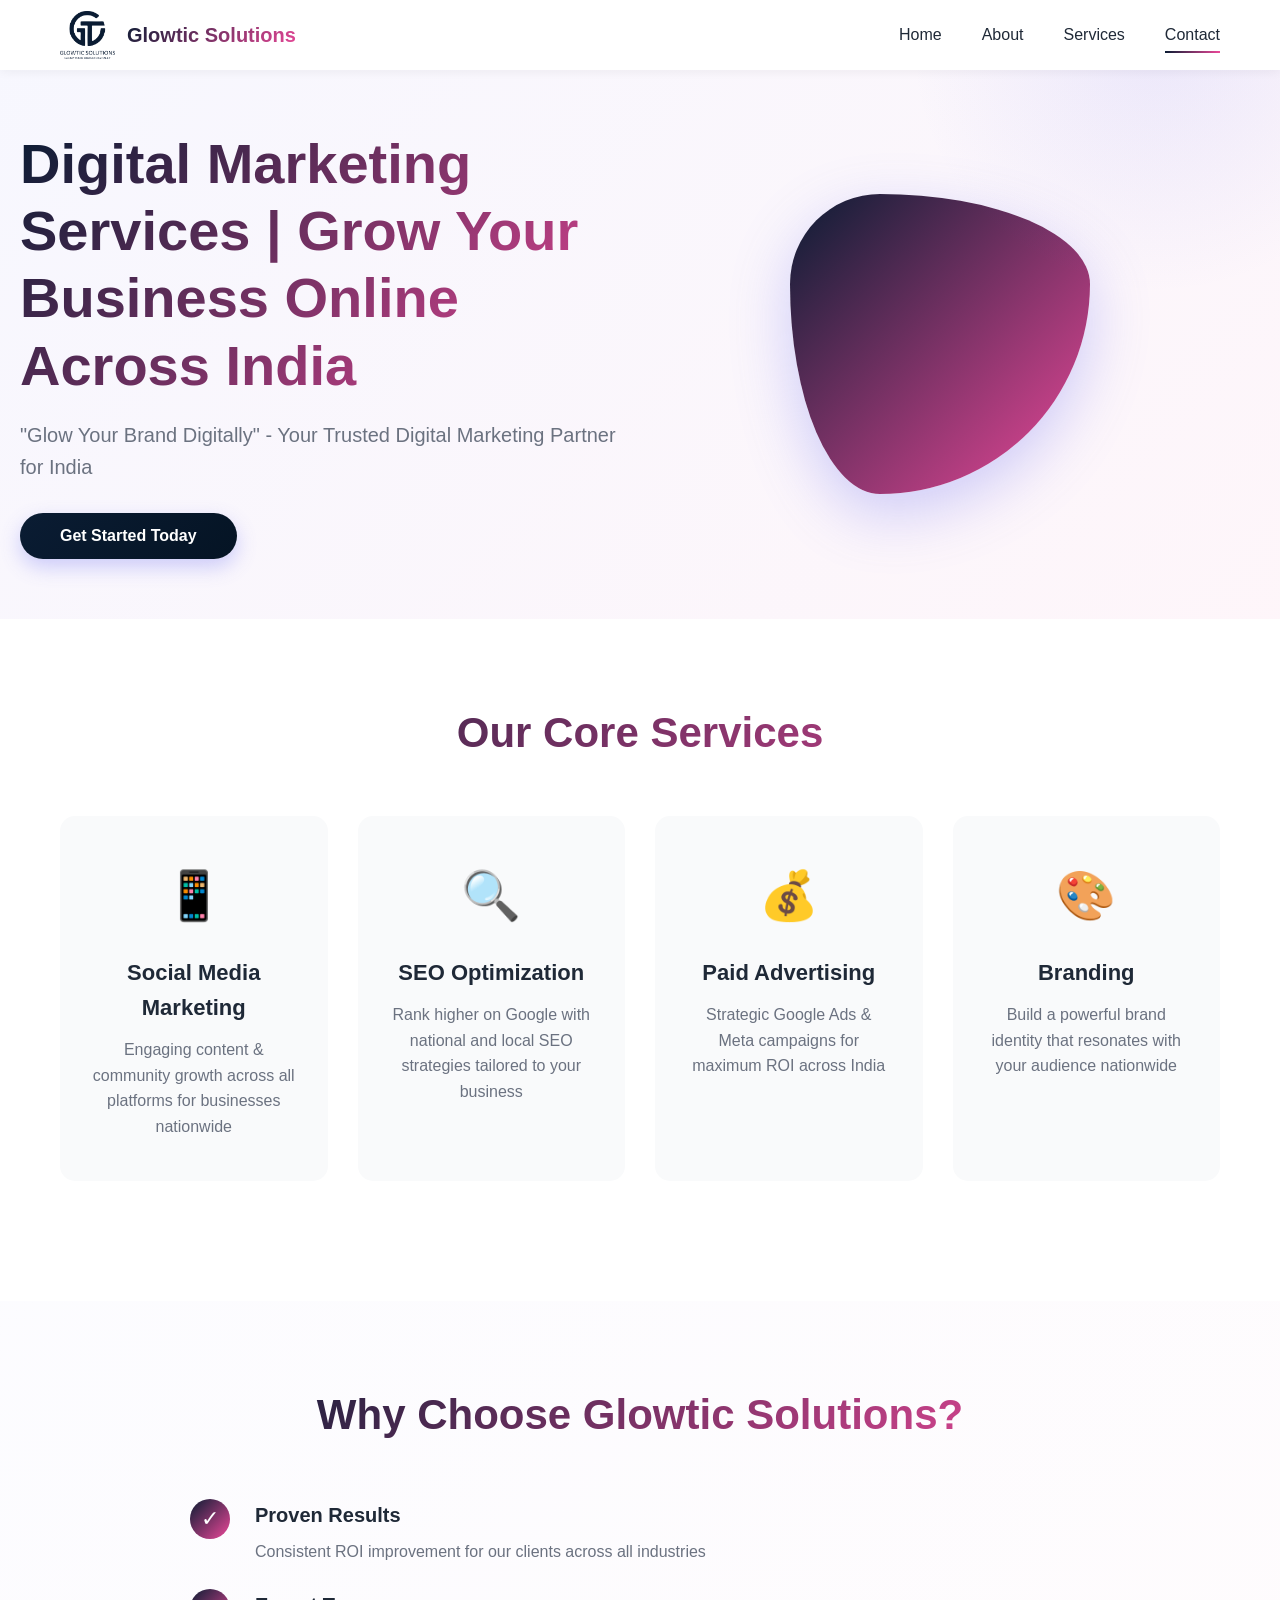
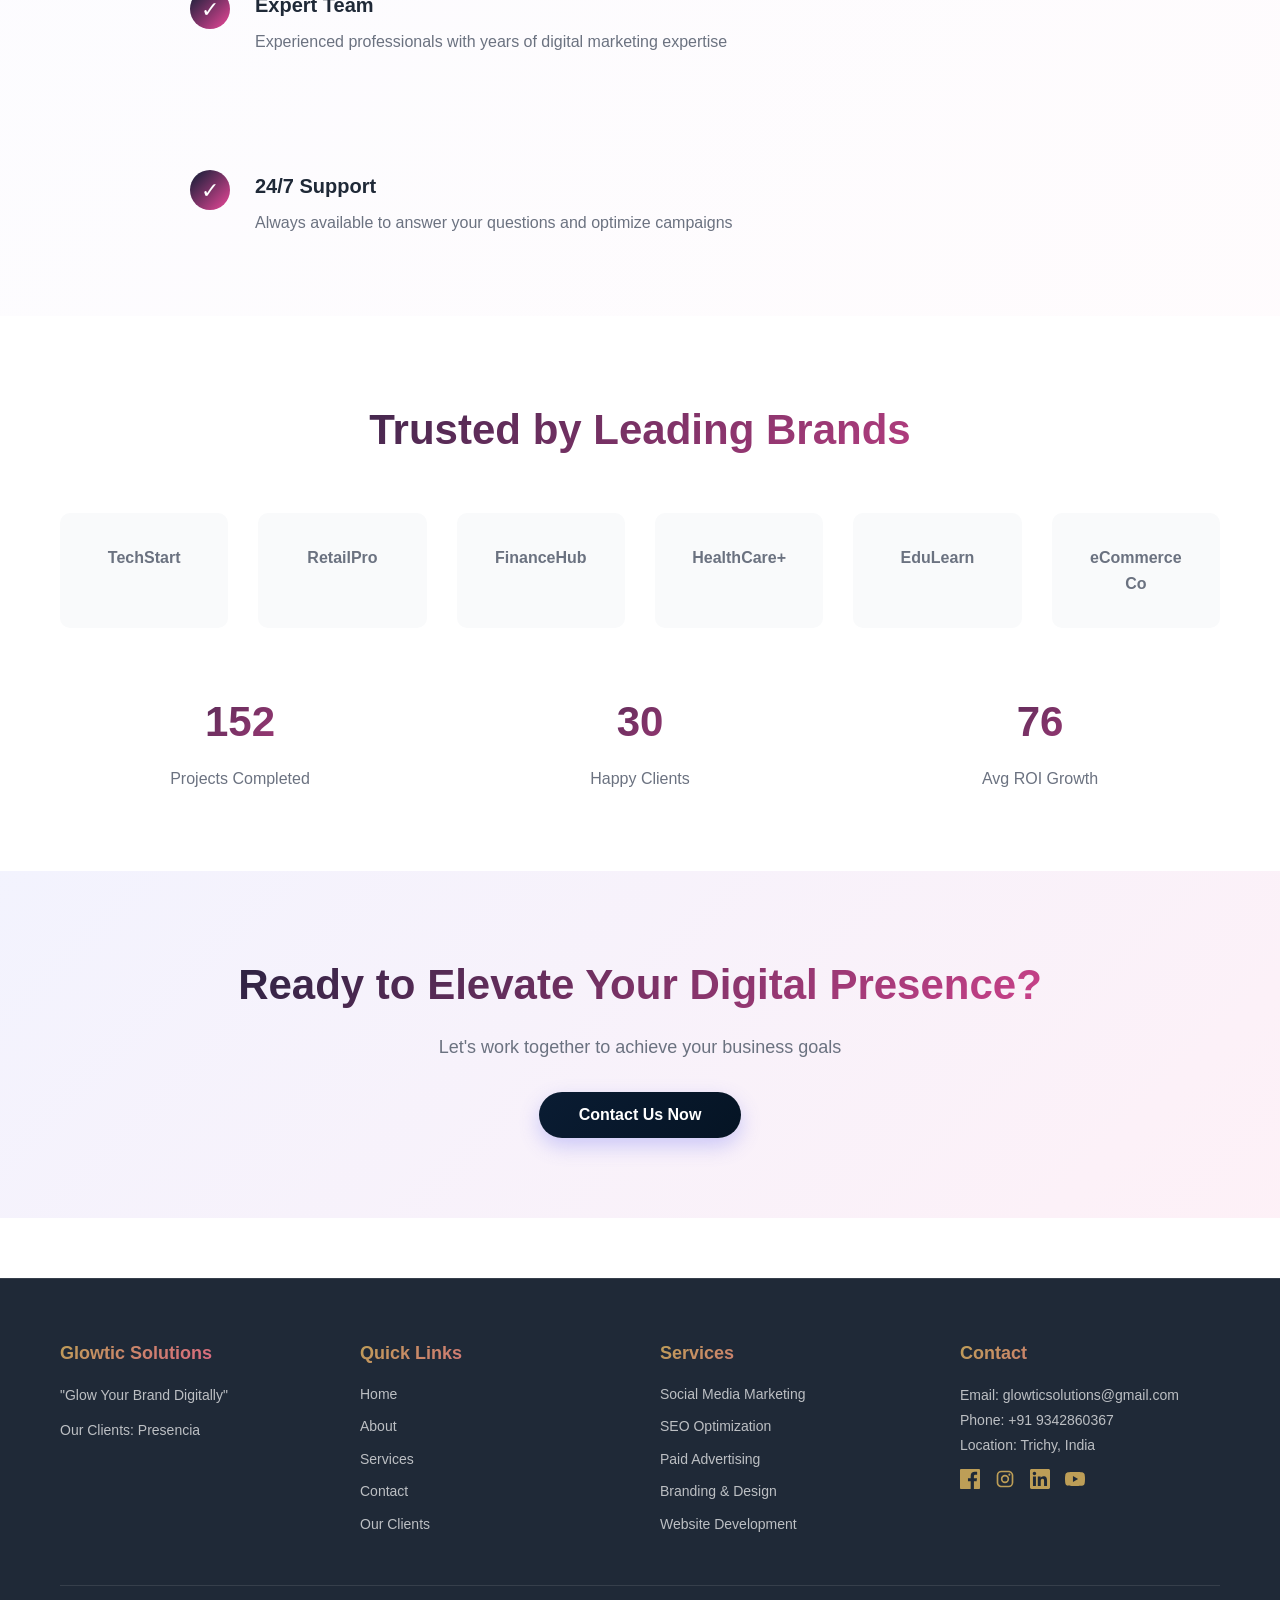
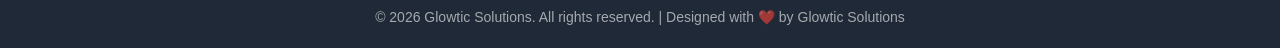
==== commit 959a70a7: "Prensenia testing added testing for Google ads" ====
--- a/index.html
+++ b/index.html
@@ -593,6 +593,7 @@
                 <div class="footer-section">
                     <h4>Glowtic Solutions</h4>
                     <p>"Glow Your Brand Digitally"</p>
+                    <p>Our Clients: <a href="presencia.html">Presencia</a></p>
                 </div>
                 <div class="footer-section">
                     <h4>Quick Links</h4>
@@ -601,6 +602,7 @@
                         <li><a href="#about">About</a></li>
                         <li><a href="#services">Services</a></li>
                         <li><a href="#contact">Contact</a></li>
+                        <li><a href="presencia.html">Our Clients</a></li>
                     </ul>
                 </div>
                 <div class="footer-section">
--- a/styles.css
+++ b/styles.css
@@ -313,6 +313,96 @@
     background-clip: text;
 }
 
+.client-hero {
+    padding: 100px 20px 60px;
+    display: grid;
+    grid-template-columns: 1.1fr 0.9fr;
+    align-items: center;
+    gap: 40px;
+    background: linear-gradient(135deg, rgba(99, 102, 241, 0.06), rgba(236, 72, 153, 0.06));
+    border-radius: 30px;
+    margin-bottom: 40px;
+}
+
+.client-banner-image {
+    width: 100%;
+    height: auto;
+    border-radius: 25px;
+    object-fit: cover;
+    box-shadow: var(--shadow-lg);
+}
+
+.client-chips,
+.brands-list {
+    display: flex;
+    flex-wrap: wrap;
+    gap: 14px;
+    margin-top: 25px;
+}
+
+.client-chip,
+.brand-pill {
+    display: inline-flex;
+    align-items: center;
+    justify-content: center;
+    padding: 12px 18px;
+    border-radius: 999px;
+    font-size: 14px;
+    font-weight: 700;
+    border: 1px solid var(--border-color);
+    background: var(--bg-white);
+    color: var(--text-dark);
+}
+
+.brand-pill {
+    background: linear-gradient(135deg, rgba(99, 102, 241, 0.08), rgba(236, 72, 153, 0.08));
+    border-color: transparent;
+}
+
+.branch-grid {
+    display: grid;
+    grid-template-columns: repeat(auto-fit, minmax(300px, 1fr));
+    gap: 30px;
+    margin-top: 30px;
+}
+
+.branch-card {
+    background: var(--bg-light);
+    border-radius: 20px;
+    overflow: hidden;
+    border: 1px solid rgba(15, 23, 42, 0.08);
+    box-shadow: var(--shadow);
+}
+
+.branch-card-inner {
+    padding: 30px 25px;
+}
+
+.branch-card h3 {
+    margin-bottom: 15px;
+    color: var(--primary-color);
+}
+
+.branch-card p {
+    color: var(--text-light);
+    line-height: 1.75;
+    margin-bottom: 12px;
+}
+
+.map-embed {
+    width: 100%;
+    min-height: 260px;
+    border: 0;
+}
+
+.client-footer-cta {
+    margin-top: 35px;
+}
+
+.client-footer-cta .secondary-btn {
+    padding: 14px 36px;
+}
+
 /* ============================================
    SERVICES PREVIEW SECTION
    ============================================ */
@@ -847,6 +937,40 @@
     color: white !important;
     transform: translateY(-2px);
     box-shadow: 0 5px 15px rgba(37, 211, 102, 0.3);
+}
+
+.whatsapp-float {
+    position: fixed;
+    right: 20px;
+    bottom: 20px;
+    z-index: 9999;
+    display: inline-flex;
+    align-items: center;
+    gap: 10px;
+    background: #25D366;
+    color: white;
+    padding: 14px 18px;
+    border-radius: 999px;
+    text-decoration: none;
+    font-size: 14px;
+    font-weight: 700;
+    box-shadow: 0 16px 40px rgba(37, 211, 102, 0.25);
+    transition: transform 0.2s ease, box-shadow 0.2s ease;
+}
+
+.whatsapp-float:hover {
+    transform: translateY(-3px);
+    box-shadow: 0 20px 50px rgba(37, 211, 102, 0.35);
+}
+
+.whatsapp-float-icon {
+    width: 32px;
+    height: 32px;
+    display: inline-flex;
+    align-items: center;
+    justify-content: center;
+    border-radius: 50%;
+    background: rgba(255, 255, 255, 0.15);
 }
 
 .info-block.highlight {
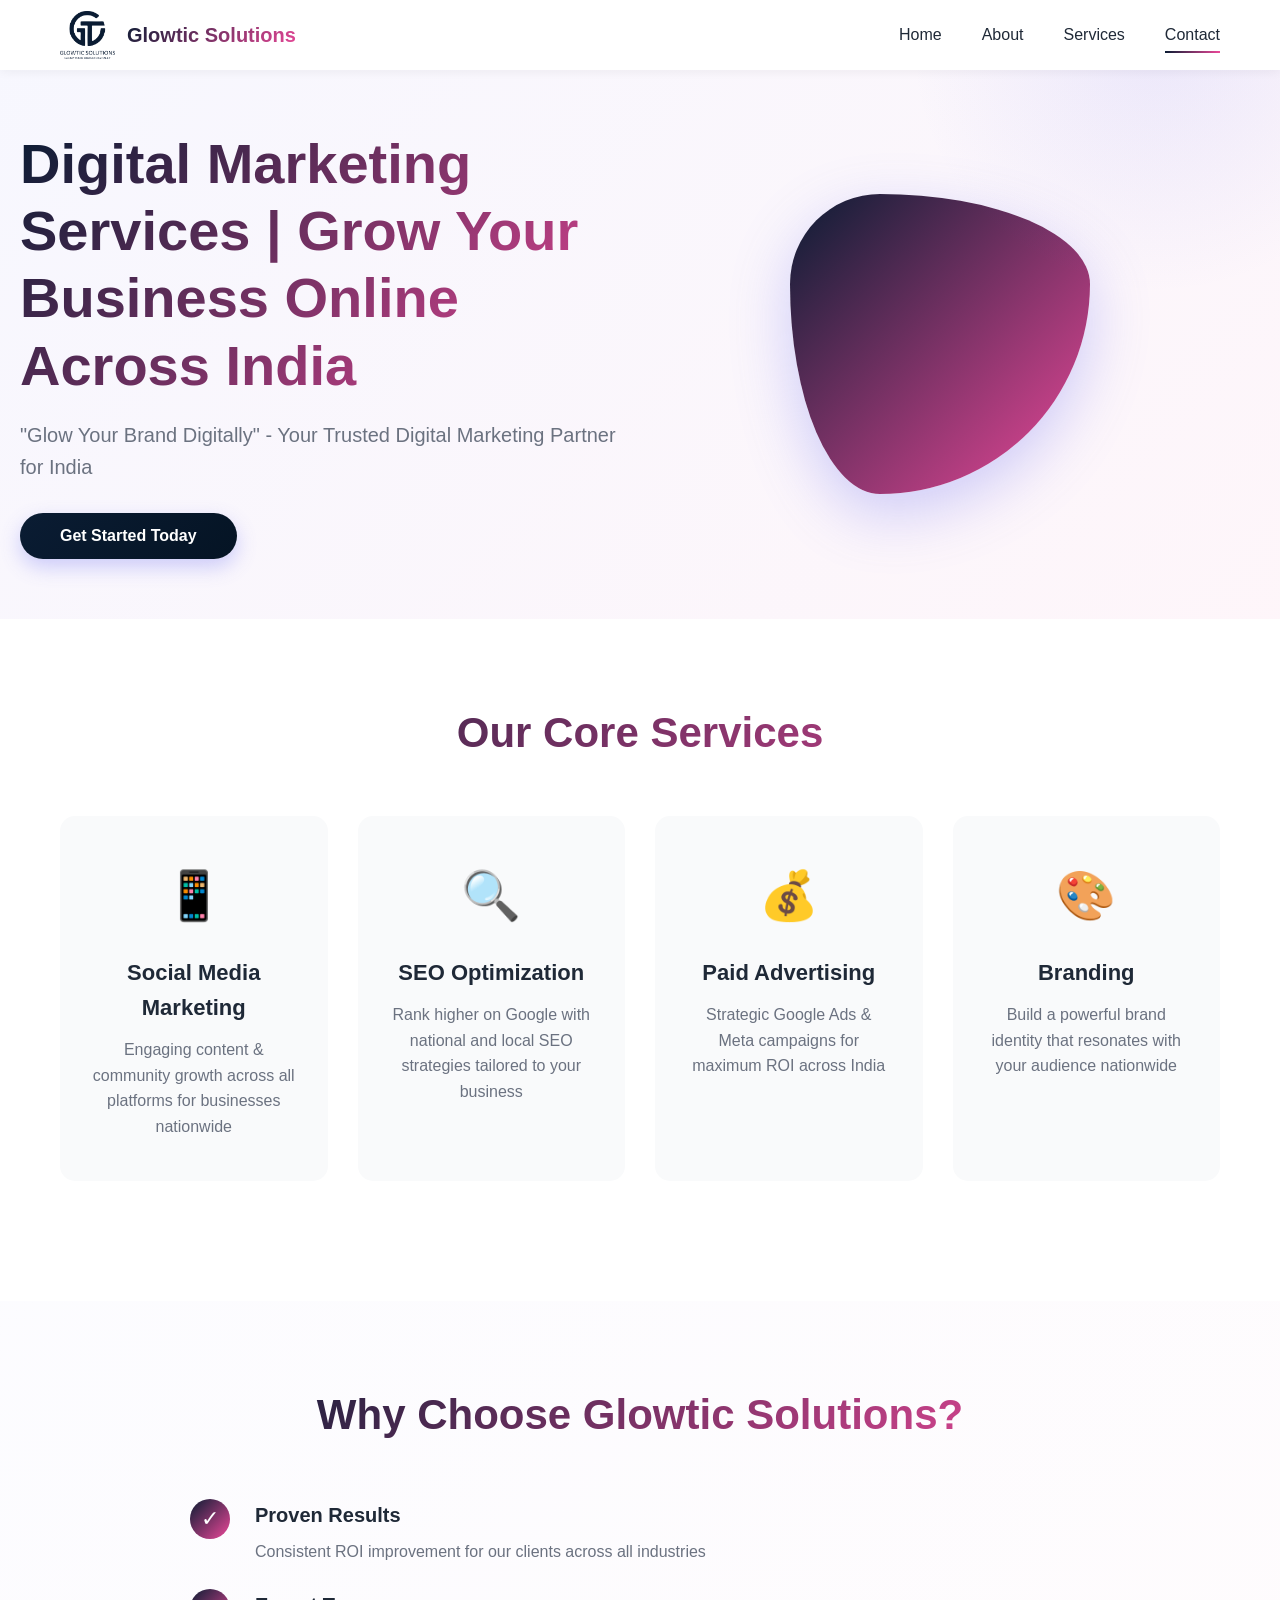
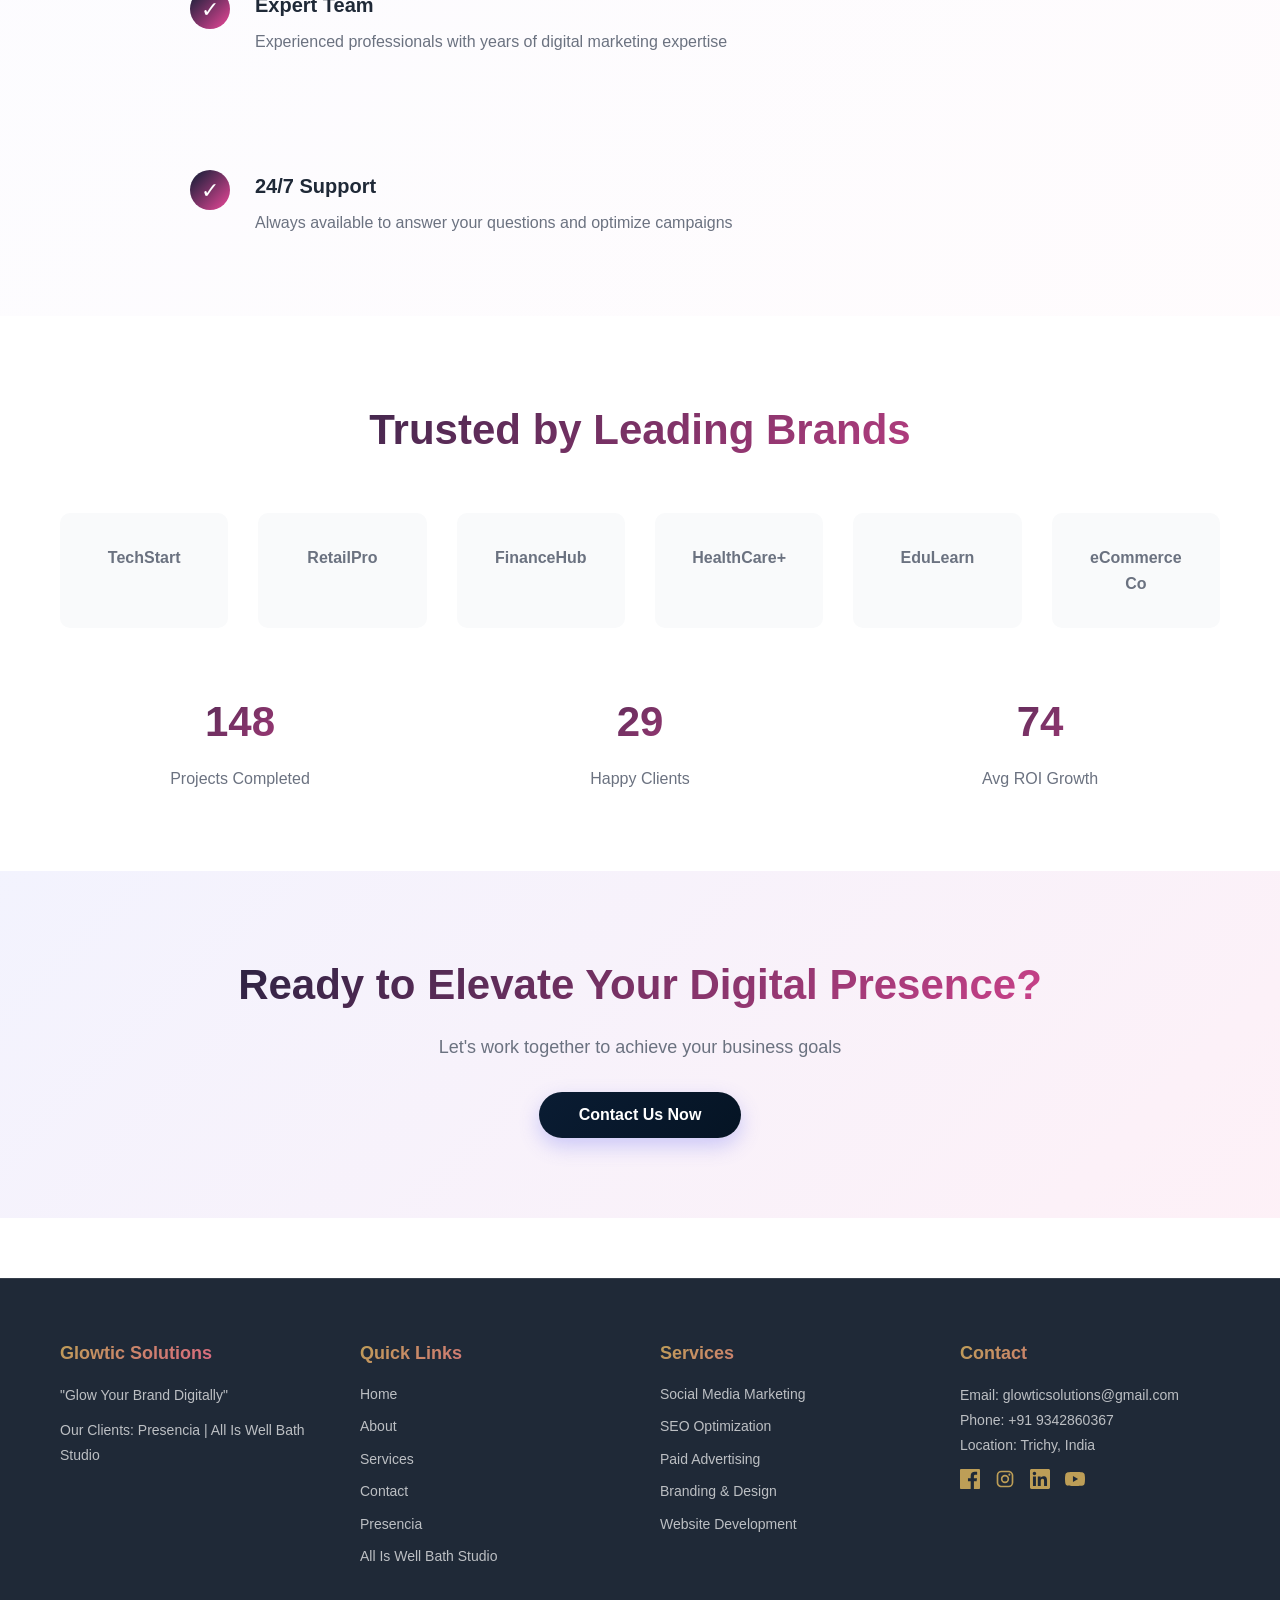
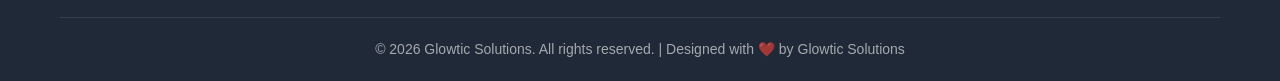
==== commit f120be16: "adding All is well client information website we have added all is well client information website" ====
--- a/index.html
+++ b/index.html
@@ -593,7 +593,7 @@
                 <div class="footer-section">
                     <h4>Glowtic Solutions</h4>
                     <p>"Glow Your Brand Digitally"</p>
-                    <p>Our Clients: <a href="presencia.html">Presencia</a></p>
+                    <p>Our Clients: <a href="presencia.html">Presencia</a> | <a href="all-is-well.html">All Is Well Bath Studio</a></p>
                 </div>
                 <div class="footer-section">
                     <h4>Quick Links</h4>
@@ -602,7 +602,8 @@
                         <li><a href="#about">About</a></li>
                         <li><a href="#services">Services</a></li>
                         <li><a href="#contact">Contact</a></li>
-                        <li><a href="presencia.html">Our Clients</a></li>
+                        <li><a href="presencia.html">Presencia</a></li>
+                        <li><a href="all-is-well.html">All Is Well Bath Studio</a></li>
                     </ul>
                 </div>
                 <div class="footer-section">
